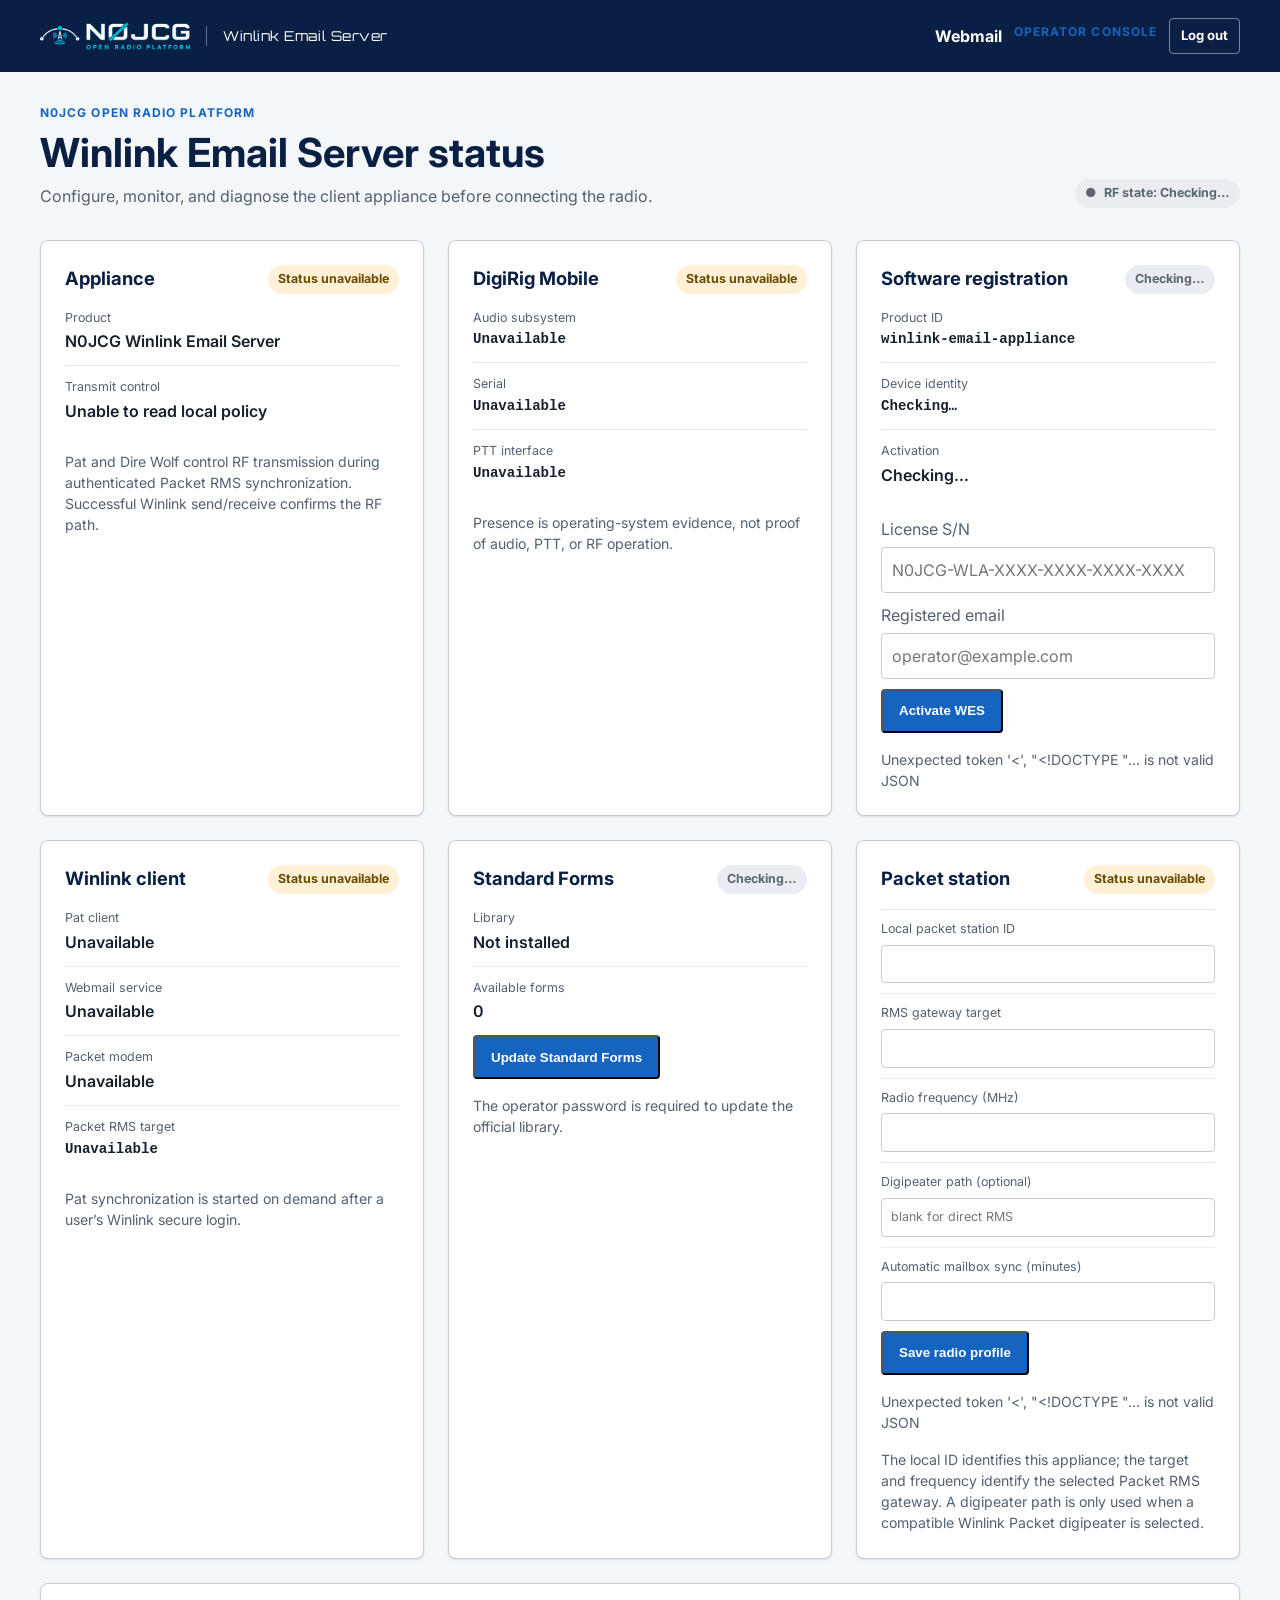
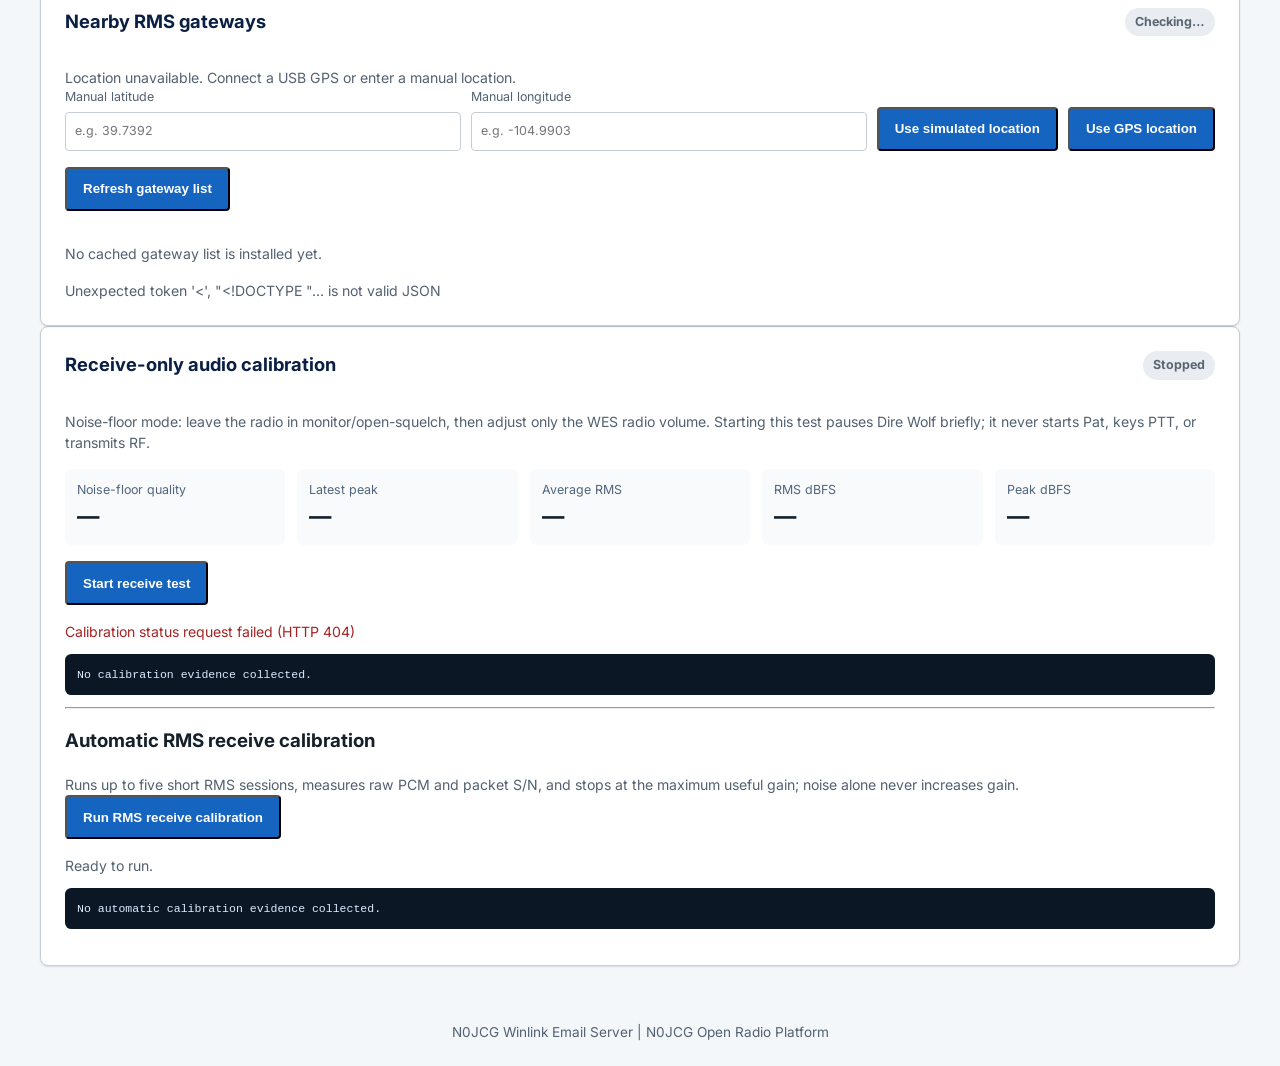
==== ui/index.html @ b02bd8a4 "Fix DigiRig detection and radio profile writes" ====
<!doctype html>
<html lang="en">
<head>
  <meta charset="utf-8">
  <meta name="viewport" content="width=device-width, initial-scale=1">
  <meta name="description" content="N0JCG Winlink Email Server operator console">
  <title>N0JCG Winlink Email Server | Operator console</title>
  <link rel="stylesheet" href="../branding/tokens.css">
  <link rel="stylesheet" href="styles.css">
</head>
<body>
  <header class="app-header">
    <div class="brand-lockup" aria-label="N0JCG Winlink Email Server">
      <img src="../assets/brand/N0JCG_Header_Dark_Approved.png" alt="N0JCG Open Radio Platform" class="brand-mark" width="210" height="40">
      <span class="product-name">Winlink Email Server</span>
    </div>
    <div class="header-context"><a class="header-link" href="../webmail/">Webmail</a><span class="eyebrow">Operator console</span><button class="header-button" id="logout-button" type="button">Log out</button></div>
  </header>
  <main class="shell">
    <section class="intro" aria-labelledby="page-title">
      <div><p class="eyebrow">N0JCG Open Radio Platform</p><h1 id="page-title">Winlink Email Server status</h1><p class="lede">Configure, monitor, and diagnose the client appliance before connecting the radio.</p></div>
      <div id="rf-state" class="status-badge status-unknown" role="status"><span aria-hidden="true">●</span> RF state: Checking…</div>
    </section>
    <section class="grid" aria-label="Client appliance status">
      <article class="card"><div class="card-heading"><h2>Appliance</h2><span id="appliance-status" class="status status-unknown">Checking…</span></div><dl class="facts"><div><dt>Product</dt><dd>N0JCG Winlink Email Server</dd></div><div><dt>Transmit control</dt><dd id="transmit-policy">Checking local policy…</dd></div></dl><p class="muted">Pat and Dire Wolf control RF transmission during authenticated Packet RMS synchronization. Successful Winlink send/receive confirms the RF path.</p></article>
      <article class="card"><div class="card-heading"><h2>DigiRig Mobile</h2><span id="digirig-status" class="status status-unknown">Checking…</span></div><dl class="facts"><div><dt>Audio subsystem</dt><dd id="digirig-audio" class="mono">Checking…</dd></div><div><dt>Serial</dt><dd id="digirig-serial" class="mono">Checking…</dd></div><div><dt>PTT interface</dt><dd id="digirig-ptt" class="mono">Checking…</dd></div></dl><p class="muted">Presence is operating-system evidence, not proof of audio, PTT, or RF operation.</p></article>
      <article class="card" id="registration-card"><div class="card-heading"><h2>Software registration</h2><span id="registration-status" class="status status-unknown">Checking…</span></div><dl class="facts"><div><dt>Product ID</dt><dd class="mono">winlink-email-appliance</dd></div><div><dt>Device identity</dt><dd id="registration-device-id" class="mono">Checking…</dd></div><div><dt>Activation</dt><dd id="registration-activation">Checking…</dd></div></dl><form id="registration-form" class="inline-form registration-form"><label>License S/N<input id="registration-key" name="license_serial" autocomplete="off" placeholder="N0JCG-WLA-XXXX-XXXX-XXXX-XXXX" required></label><label>Registered email<input id="registration-email" name="email" type="email" autocomplete="email" placeholder="operator@example.com" required></label><button class="button" type="submit">Activate WES</button></form><p id="registration-message" class="muted" role="status">Trial mode: one inbound message per login.</p></article>
      <article class="card"><div class="card-heading"><h2>Winlink client</h2><span id="winlink-status" class="status status-unknown">Checking…</span></div><dl class="facts"><div><dt>Pat client</dt><dd id="pat-state">Checking…</dd></div><div><dt>Webmail service</dt><dd id="webmail-state">Checking…</dd></div><div><dt>Packet modem</dt><dd id="direwolf-state">Checking…</dd></div><div><dt>Packet RMS target</dt><dd id="rms-target" class="mono">Checking…</dd></div></dl><p class="muted">Pat synchronization is started on demand after a user’s Winlink secure login.</p></article>
      <article class="card"><div class="card-heading"><h2>Standard Forms</h2><span id="forms-status" class="status status-unknown">Checking…</span></div><dl class="facts"><div><dt>Library</dt><dd id="forms-version">Not installed</dd></div><div><dt>Available forms</dt><dd id="forms-count">0</dd></div></dl><button class="button" id="forms-update" type="button">Update Standard Forms</button><p id="forms-message" class="muted" role="status">The operator password is required to update the official library.</p></article>
      <article class="card" id="packet-station-card" tabindex="-1"><div class="card-heading"><h2>Packet station</h2><span id="packet-status" class="status status-unknown">Checking…</span></div><form id="radio-profile-form" class="facts"><label>Local packet station ID<input id="packet-callsign" name="packet_callsign" pattern="[A-Za-z0-9-]{3,15}" required></label><label>RMS gateway target<input id="rms-target-input" name="rms_target" pattern="[A-Za-z0-9-]{3,15}" required></label><label>Radio frequency (MHz)<input id="packet-frequency" name="frequency" inputmode="decimal" pattern="[0-9]{2,3}(\.[0-9]{1,6})?" required></label><label>Digipeater path (optional)<input id="digipeater-path" name="digipeater_path" pattern="[A-Za-z0-9-]{3,15}(,[A-Za-z0-9-]{3,15})*" placeholder="blank for direct RMS"></label><label>Automatic mailbox sync (minutes)<input id="auto-sync-minutes" name="auto_sync_minutes" type="number" min="5" max="1440" step="1" required></label><button class="button" type="submit">Save radio profile</button><p id="radio-profile-message" class="muted" role="status"></p></form><p class="muted">The local ID identifies this appliance; the target and frequency identify the selected Packet RMS gateway. A digipeater path is only used when a compatible Winlink Packet digipeater is selected.</p></article>
      <article class="card gateway-card"><div class="card-heading"><h2>Nearby RMS gateways</h2><span id="gateway-status" class="status status-unknown">Checking…</span></div><p id="gateway-location" class="muted">Location unavailable. Connect a USB GPS or enter a manual location.</p><div class="gateway-location-form"><label><span id="latitude-label">Manual latitude</span><input id="sim-latitude" inputmode="decimal" placeholder="e.g. 39.7392"></label><label><span id="longitude-label">Manual longitude</span><input id="sim-longitude" inputmode="decimal" placeholder="e.g. -104.9903"></label><button class="button" id="save-location" type="button">Use simulated location</button><button class="button" id="use-gps" type="button">Use GPS location</button></div><div class="gateway-actions"><button class="button" id="refresh-gateways" type="button">Refresh gateway list</button><span id="gateway-cache-note" class="muted"></span></div><div id="gateway-list" class="gateway-list"><p class="muted">No cached gateway list is installed yet.</p></div><p id="gateway-message" class="muted" role="status">The list is cached on the appliance for field use.</p></article>
    </section>
    <section id="audio-calibration" class="card"><div class="card-heading"><h2>Receive-only audio calibration</h2><span id="calibration-status" class="status status-unknown">Stopped</span></div><p class="muted">Noise-floor mode: leave the radio in monitor/open-squelch, then adjust only the WES radio volume. Starting this test pauses Dire Wolf briefly; it never starts Pat, keys PTT, or transmits RF.</p><div class="calibration-metrics"><div><span>Noise-floor quality</span><strong id="calibration-quality">—</strong></div><div><span>Latest peak</span><strong id="calibration-level">—</strong></div><div><span>Average RMS</span><strong id="calibration-average">—</strong></div><div><span>RMS dBFS</span><strong id="calibration-rms">—</strong></div><div><span>Peak dBFS</span><strong id="calibration-peak">—</strong></div></div><button class="button" id="calibration-start" type="button">Start receive test</button> <button class="header-button" id="calibration-stop" type="button" disabled>Stop receive test</button><p id="calibration-guidance" class="muted">Start the test and adjust the radio volume until the noise floor says usable noise floor.</p><pre id="calibration-log" class="calibration-log">No calibration evidence collected.</pre><hr><h3>Automatic RMS receive calibration</h3><p class="muted">Runs up to ten short RMS sessions, displays every packet level and S/N result, and stops at the maximum useful gain; noise alone never increases gain.</p><button class="button" id="autogain-toggle" type="button">Run RMS receive calibration</button><p id="autogain-status" class="muted">Ready to run.</p><pre id="autogain-log" class="calibration-log">No automatic calibration evidence collected.</pre></section>
  </main>
  <footer class="footer">N0JCG Winlink Email Server <span aria-hidden="true">|</span> N0JCG Open Radio Platform</footer>
  <script>
    let calibrationTimer = null;
    let calibrationActive = false;
    function calibrationMessage(message, isError = false) {
      const element = document.getElementById('calibration-guidance');
      if (!element) return;
      element.textContent = message;
      element.classList.toggle('calibration-error', isError);
    }
    async function refreshAudioCalibration() {
      const response = await fetch('/api/v1/operator/audio-calibration', { cache: 'no-store', credentials: 'same-origin' });
      if (!response.ok) throw new Error(`Calibration status request failed (HTTP ${response.status})`);
      const data = await response.json(); const audio = data.audio || {};
      calibrationActive = Boolean(data.active);
      document.getElementById('calibration-status').textContent = calibrationActive ? 'Running · receive only' : 'Stopped';
      document.getElementById('calibration-level').textContent = audio.latest_level ?? '—';
      const quality = document.getElementById('calibration-quality');
      quality.textContent = audio.quality || '—';
      quality.className = audio.quality === 'too quiet' ? 'calibration-quality--quiet' : audio.quality === 'too hot / clipping' ? 'calibration-quality--hot' : audio.quality === 'usable noise floor' ? 'calibration-quality--usable' : '';
      document.getElementById('calibration-average').textContent = audio.average_level ?? '—';
      document.getElementById('calibration-rms').textContent = audio.rms_dbfs == null ? '—' : `${audio.rms_dbfs} dBFS`;
      document.getElementById('calibration-peak').textContent = audio.peak_dbfs == null ? '—' : `${audio.peak_dbfs} dBFS`;
      calibrationMessage(audio.guidance || 'Adjust the physical radio volume while watching the level.');
      document.getElementById('calibration-log').textContent = (data.recent_events || []).slice(-12).join('\n') || 'No calibration evidence collected.';
      const toggle = document.getElementById('calibration-start');
      toggle.disabled = false;
      toggle.textContent = calibrationActive ? 'Stop receive test' : 'Start receive test';
      document.getElementById('calibration-stop').hidden = true;
    }
    async function setAudioCalibration(enabled) {
      const response = await fetch('/api/v1/operator/audio-calibration', { method: 'POST', credentials: 'same-origin', headers: {'Content-Type': 'application/json'}, body: JSON.stringify({enabled}) });
      const contentType = response.headers.get('content-type') || '';
      const payload = contentType.includes('application/json') ? await response.json() : {};
      if (!response.ok) throw new Error(payload.error || `Calibration request failed (HTTP ${response.status})`);
      await refreshAudioCalibration();
      calibrationMessage(enabled ? 'Receive test running. Adjust the radio volume while watching the level.' : 'Receive test stopped.');
      if (enabled && !calibrationTimer) calibrationTimer = window.setInterval(() => refreshAudioCalibration().catch(() => {}), 400);
      if (!enabled && calibrationTimer) { window.clearInterval(calibrationTimer); calibrationTimer = null; }
    }
    document.getElementById('calibration-start').addEventListener('click', async (event) => {
      event.currentTarget.disabled = true;
      try { await setAudioCalibration(!calibrationActive); } catch (error) { event.currentTarget.disabled = false; calibrationMessage(error.message, true); }
    });
    document.getElementById('calibration-stop').addEventListener('click', async (event) => {
      event.currentTarget.disabled = true;
      try { await setAudioCalibration(false); } catch (error) { event.currentTarget.disabled = false; calibrationMessage(error.message, true); }
    });
    refreshAudioCalibration().catch((error) => calibrationMessage(error.message, true));
    let autogainActive = false;
    async function refreshAutogain() {
      const response = await fetch('/api/v1/operator/audio-autogain', { cache: 'no-store', credentials: 'same-origin' });
      if (!response.ok) throw new Error(`Automatic calibration status failed (HTTP ${response.status})`);
      const data = await response.json();
      // POST responses wrap the state in `autogain`; GET status responses
      // return the state directly. Accept both so polling cannot erase the
      // running or final result.
      const state = data.autogain || data || {};
      autogainActive = Boolean(state.active);
      document.getElementById('autogain-toggle').textContent = autogainActive ? 'Stop RMS receive calibration' : 'Run RMS receive calibration';
      // An idle controller is ready to run; do not expose the old "Not armed"
      // wording, which made a working button look inert after polling refreshed
      // the initial status text.
      const gain = Number.isFinite(state.gain) ? ` DigiRig gain: ${state.gain}/35.` : '';
      const output = Array.isArray(state.output) ? state.output : [];
      const log = document.getElementById('autogain-log');
      if (log) log.textContent = output.length ? output.join('\n') : 'No automatic calibration evidence collected.';
      document.getElementById('autogain-status').textContent = state.active
        ? `${state.message || 'Waiting for RMS test…'}${gain}`
        : (state.gain == null ? 'Ready to run.' : `${state.message || state.last_attempt || 'Calibration finished.'} Final DigiRig gain: ${state.gain}/35.`);
    }
    document.getElementById('autogain-toggle').textContent = 'Run RMS receive calibration';
    document.getElementById('autogain-status').textContent = 'Ready to run.';
    const autoHeading = [...document.querySelectorAll('#audio-calibration h3')].find((node) => node.textContent.includes('Automatic RMS'));
    if (autoHeading && autoHeading.nextElementSibling) autoHeading.nextElementSibling.textContent = 'Runs up to five short RMS sessions, measures raw PCM and packet S/N, and stops at the maximum useful gain; noise alone never increases gain.';
    async function setAutogain(enabled) {
      const response = await fetch('/api/v1/operator/audio-autogain', { method: 'POST', credentials: 'same-origin', headers: {'Content-Type': 'application/json'}, body: JSON.stringify({enabled}) });
      const contentType = response.headers.get('content-type') || '';
      const payload = contentType.includes('application/json') ? await response.json() : {};
      if (!response.ok) throw new Error(payload.error || `Automatic calibration request failed (HTTP ${response.status})`);
      await refreshAutogain();
    }
    document.getElementById('autogain-toggle').onclick = async (event) => {
      event.preventDefault();
      const button = event.currentTarget;
      const enabling = !autogainActive;
      button.disabled = true;
      button.textContent = enabling ? 'Starting RMS calibration…' : 'Stopping RMS calibration…';
      document.getElementById('autogain-status').textContent = enabling ? 'Calibration command sent; starting the first RMS session…' : 'Stopping calibration…';
      try {
        await setAutogain(enabling);
        document.getElementById('autogain-status').textContent = enabling ? 'RMS calibration is running.' : 'Ready to run.';
      } catch (error) {
        document.getElementById('autogain-status').textContent = `Calibration command failed: ${error.message}`;
      } finally {
        button.disabled = false;
      }
    };
    refreshAutogain().catch(() => {});
    window.setInterval(() => refreshAutogain().catch(() => {}), 1000);
    document.getElementById('logout-button').addEventListener('click', async (event) => {
      const button = event.currentTarget;
      button.disabled = true;
      try { await fetch('../api/v1/auth/logout', { method: 'POST' }); } finally { window.location.reload(); }
    });
    const diagnosticStatus = document.getElementById('diagnostic-status');
    const diagnosticList = document.getElementById('diagnostic-list');
    const diagnosticObserved = document.getElementById('diagnostic-observed');
    const present = (value) => value ? 'present' : 'not detected';
    function setStatus(id, text, className) {
      const element = document.getElementById(id);
      if (!element) return;
      element.textContent = text;
      element.className = `status ${className}`;
    }
    function updateFormsCard(forms) {
      const details = forms || {};
      const formsStatus = document.getElementById('forms-status');
      formsStatus.textContent = details.available ? 'Installed' : 'Not installed';
      formsStatus.className = details.available ? 'status status-ready' : 'status status-unavailable';
      document.getElementById('forms-version').textContent = details.version || 'Not installed';
      document.getElementById('forms-count').textContent = String(details.count || 0);
    }
    async function refreshDiagnostics() {
      if (diagnosticStatus) diagnosticStatus.textContent = 'Checking…';
      const diagnosticsController = new AbortController();
      const diagnosticsTimeout = window.setTimeout(() => diagnosticsController.abort(), 8000);
      try {
        const response = await fetch('../api/v1/operator/diagnostics', { cache: 'no-store', signal: diagnosticsController.signal });
        if (!response.ok) throw new Error('diagnostics unavailable');
        const data = await response.json();
      const devices = data.devices || {};
      const services = data.services || {};
      const forms = data.standard_forms || {};
      const packet = data.packet || {};
      const rmsGateways = data.rms_gateways || {};
      const audioPresent = Boolean(devices.audio && devices.audio.present);
      const serialPresent = Boolean(devices.serial && devices.serial.present);
      const pttPresent = Boolean(devices.ptt && devices.ptt.present);
      const radioInterfacePresent = audioPresent && serialPresent && pttPresent;
      const direwolfInstalled = Boolean(data.binaries && data.binaries.direwolf);
      const patInstalled = Boolean(data.binaries && data.binaries.pat);
      const webmailActive = services.webmail === 'active';
      setStatus('appliance-status', 'Staged / receive-first', 'status-detected');
      document.getElementById('transmit-policy').textContent = 'Controlled by Packet RMS session';
      setStatus('digirig-status', radioInterfacePresent ? 'Interface detected' : 'Interface incomplete', radioInterfacePresent ? 'status-detected' : 'status-unavailable');
      document.getElementById('digirig-audio').textContent = audioPresent ? 'Audio subsystem present' : 'Not detected';
      document.getElementById('digirig-serial').textContent = serialPresent ? (devices.serial.path || 'Serial interface present') : 'Not detected';
      document.getElementById('digirig-ptt').textContent = pttPresent ? (devices.ptt.path || 'PTT interface present') : 'Not detected';
      setStatus('winlink-status', patInstalled && webmailActive ? 'Ready for login' : 'Needs attention', patInstalled && webmailActive ? 'status-ready' : 'status-unavailable');
      document.getElementById('pat-state').textContent = patInstalled ? 'Installed; started on demand' : 'Not installed';
      document.getElementById('webmail-state').textContent = webmailActive ? 'Active' : `Service ${services.webmail || 'unknown'}`;
      document.getElementById('direwolf-state').textContent = direwolfInstalled ? (services.direwolf === 'active' ? 'Active' : 'Installed; inactive until radio setup') : 'Not installed';
      document.getElementById('rms-target').textContent = packet.rms_target ? `${packet.rms_target} @ ${packet.frequency_mhz || 'frequency not set'} MHz` : 'Not configured';
      setStatus('packet-status', packet.local_id && packet.frequency_mhz ? 'Configured' : 'Incomplete', packet.local_id && packet.frequency_mhz ? 'status-ready' : 'status-unavailable');
      const rfState = document.getElementById('rf-state');
      rfState.textContent = radioInterfacePresent ? `● RF state: ${services.direwolf === 'active' ? 'Packet modem active; RF unverified' : 'Radio interface detected; RF unverified'}` : '● RF state: Radio interface not detected';
      rfState.className = `status-badge ${radioInterfacePresent ? 'status-detected' : 'status-unavailable'}`;
      updateFormsCard(forms);
      updateGatewaySummary(rmsGateways);
      const sessionEvidence = radioInterfacePresent ? `Interface present; target ${packet.rms_target || 'not configured'}; Packet RMS transmit/receive is managed per synchronization.` : 'Unavailable until the radio interface is detected.';
      if (diagnosticList) diagnosticList.innerHTML = `<li><span class="check-icon">1</span><span><strong>Device discovery</strong><small>Audio: ${present(devices.audio && devices.audio.present)}; serial: ${present(devices.serial && devices.serial.present)}; PTT: ${present(devices.ptt && devices.ptt.present)}.</small></span></li><li><span class="check-icon">2</span><span><strong>Packet modem</strong><small>Dire Wolf binary: ${direwolfInstalled ? 'installed' : 'not installed'}; service: ${services.direwolf || 'unknown'}.</small></span></li><li><span class="check-icon">3</span><span><strong>Winlink client</strong><small>Pat binary: ${patInstalled ? 'installed' : 'not installed'}; Webmail service: ${services.webmail || 'unknown'}; login transport is on demand.</small></span></li><li><span class="check-icon">4</span><span><strong>Radio and Packet RMS session</strong><small>${sessionEvidence}</small></span></li>`;
      if (diagnosticStatus) { diagnosticStatus.textContent = 'Live evidence'; diagnosticStatus.className = 'status status-detected'; }
      if (diagnosticObserved) diagnosticObserved.textContent = `Observed ${data.observed_at || 'unknown'} from ${data.source || 'local probe'}.`;
      } catch (_) {
        setStatus('appliance-status', 'Status unavailable', 'status-unavailable');
        const transmitPolicy = document.getElementById('transmit-policy');
        if (transmitPolicy) transmitPolicy.textContent = 'Unable to read local policy';
        setStatus('digirig-status', 'Status unavailable', 'status-unavailable');
        ['digirig-audio', 'digirig-serial', 'digirig-ptt', 'pat-state', 'webmail-state', 'direwolf-state', 'rms-target'].forEach((id) => {
          const element = document.getElementById(id);
          if (element) element.textContent = 'Unavailable';
        });
        setStatus('winlink-status', 'Status unavailable', 'status-unavailable');
        setStatus('packet-status', 'Status unavailable', 'status-unavailable');
        if (diagnosticStatus) { diagnosticStatus.textContent = 'Unavailable'; diagnosticStatus.className = 'status status-unavailable'; }
      } finally { window.clearTimeout(diagnosticsTimeout); }
    }
    document.getElementById('diagnostic-refresh')?.addEventListener('click', refreshDiagnostics);
    document.getElementById('forms-update').addEventListener('click', async (event) => {
      const button = event.currentTarget;
      const message = document.getElementById('forms-message');
      button.disabled = true;
      message.textContent = 'Downloading the official Standard Forms library…';
      try {
        const response = await fetch('../api/v1/operator/templates/update', { method: 'POST' });
        const data = await response.json().catch(() => ({}));
        if (!response.ok) throw new Error(data.error || 'Standard Forms update failed.');
        message.textContent = `Updated to version ${data.version}. Webmail users can now open Templates.`;
        updateFormsCard({ available: true, version: data.version, count: data.count });
        await refreshDiagnostics();
      } catch (error) { message.textContent = error.message; }
      finally { button.disabled = false; }
    });
    const radioForm = document.getElementById('radio-profile-form');
    const registrationForm = document.getElementById('registration-form');
    async function loadRegistration() {
      try {
        const response = await fetch('../api/v1/operator/registration', { cache: 'no-store' });
        const data = await response.json(); if (!response.ok) throw new Error(data.error || 'Registration status unavailable.');
        const registration = data.registration || {};
        document.getElementById('registration-device-id').textContent = data.device_id || 'Unavailable';
        const registered = registration.mode === 'registered';
        document.getElementById('registration-status').textContent = registered ? 'Registered' : 'Trial';
        document.getElementById('registration-status').className = `status ${registered ? 'status-ready' : 'status-unavailable'}`;
        document.getElementById('registration-activation').textContent = registered ? 'Unlimited message downloads' : 'Trial: one message per login';
        document.getElementById('registration-message').textContent = registered ? `License ${registration.license_id || 'installed'} is active.` : 'Trial mode limits inbound downloads to one message per login.';
      } catch (error) { document.getElementById('registration-message').textContent = error.message; }
    }
    async function loadRadioProfile() {
      try {
        const response = await fetch('../api/v1/operator/radio-profile', { cache: 'no-store' });
        const data = await response.json();
        if (!response.ok) throw new Error(data.error || 'Radio profile unavailable.');
        document.getElementById('packet-callsign').value = data.profile.N0JCG_PACKET_CALLSIGN || '';
        document.getElementById('rms-target-input').value = data.profile.N0JCG_RMS_TARGET || '';
        document.getElementById('packet-frequency').value = data.profile.N0JCG_PACKET_FREQUENCY || '';
        document.getElementById('auto-sync-minutes').value = data.profile.N0JCG_AUTO_SYNC_MINUTES || '30';
        document.getElementById('digipeater-path').value = data.profile.N0JCG_DIGIPEATER_PATH || '';
      } catch (error) { document.getElementById('radio-profile-message').textContent = error.message; }
    }

    function formatGatewayDate(value) {
      if (!value) return 'unknown';
      return new Date(Number(value) * 1000).toLocaleString();
    }
    function updateGatewaySummary(summary) {
      const location = summary.location || {};
      const sourceLabel = location.source === 'gps' ? 'GPS fix' : location.source === 'simulated' ? 'Simulated' : 'Manual';
      document.getElementById('latitude-label').textContent = `${sourceLabel} latitude`;
      document.getElementById('longitude-label').textContent = `${sourceLabel} longitude`;
      document.getElementById('gateway-status').textContent = summary.installed ? `${summary.count || 0} cached channels` : 'Not cached';
      document.getElementById('gateway-status').className = `status ${summary.installed ? 'status-ready' : 'status-unavailable'}`;
      if (location.latitude != null && location.longitude != null) {
        document.getElementById('gateway-location').textContent = `${sourceLabel}: ${Number(location.latitude).toFixed(5)}, ${Number(location.longitude).toFixed(5)}`;
        document.getElementById('sim-latitude').value = location.latitude;
        document.getElementById('sim-longitude').value = location.longitude;
      } else document.getElementById('gateway-location').textContent = location.message || 'Location unavailable. Connect a USB GPS or enter a manual location.';
      document.getElementById('gateway-cache-note').textContent = summary.updated_at ? `Cached ${formatGatewayDate(summary.updated_at)}` : '';
    }
    async function loadGateways() {
      try {
        const response = await fetch('../api/v1/operator/rms-gateways', { cache: 'no-store' });
        const data = await response.json();
        if (!response.ok) throw new Error(data.error || 'Gateway list unavailable.');
        updateGatewaySummary({ installed: Boolean(data.count), count: data.count, updated_at: data.updated_at, location: data.location });
        const list = document.getElementById('gateway-list');
        if (!data.gateways.length) { list.innerHTML = '<p class="muted">No nearby Packet gateways match the current location. Refresh the cache while online or adjust the simulated coordinates.</p>'; return; }
        list.innerHTML = data.gateways.map((gateway) => `<div class="gateway-row ${gateway.type === 'DIGI' ? 'gateway-row-digi' : ''}" tabindex="0" title="Double-click to populate the Packet station profile"><div><strong>${gateway.type === 'DIGI' ? 'DIGI · ' : ''}${gateway.callsign}</strong><small>${Number(gateway.frequency_mhz).toFixed(3)} MHz · ${gateway.mode}${gateway.baud ? ` · ${gateway.baud} baud` : ''}</small></div><div class="gateway-distance">${gateway.distance_miles} mi · ${gateway.bearing_degrees}°</div><button class="header-button choose-gateway" data-type="${gateway.type || 'RMS'}" data-callsign="${gateway.callsign}" data-frequency="${gateway.frequency_mhz.toFixed(3)}" data-path="${gateway.digipeater || ''}" data-target="${gateway.rms_target || gateway.callsign}" type="button">Use</button></div>`).join('');
        const selectGateway = (button) => { const isDigi = button.dataset.type === 'DIGI'; if (isDigi && !window.confirm(`Use ${button.dataset.callsign} as a Packet digipeater to reach ${button.dataset.target}? This can be slower than a direct RMS connection.`)) return; document.getElementById('rms-target-input').value = button.dataset.target; document.getElementById('packet-frequency').value = button.dataset.frequency; document.getElementById('digipeater-path').value = isDigi ? (button.dataset.path || button.dataset.callsign) : ''; document.getElementById('radio-profile-message').textContent = isDigi ? `Selected digipeater ${button.dataset.callsign} via ${button.dataset.target}. Save radio profile to apply it.` : `Selected ${button.dataset.target} at ${button.dataset.frequency} MHz. Save radio profile to apply it.`; const panel = document.getElementById('packet-station-card'); panel.scrollIntoView({ behavior: 'smooth', block: 'center' }); document.getElementById('rms-target-input').focus(); };
        list.querySelectorAll('.gateway-row').forEach((row) => row.addEventListener('dblclick', () => selectGateway(row.querySelector('.choose-gateway'))));
        list.querySelectorAll('.choose-gateway').forEach((button) => button.addEventListener('click', () => selectGateway(button)));
      } catch (error) { document.getElementById('gateway-message').textContent = error.message; }
    }
    document.getElementById('save-location').addEventListener('click', async () => {
      const message = document.getElementById('gateway-message');
      try {
        const response = await fetch('../api/v1/operator/location', { method: 'POST', headers: {'Content-Type': 'application/json'}, body: JSON.stringify({ latitude: document.getElementById('sim-latitude').value, longitude: document.getElementById('sim-longitude').value, enabled: true }) });
        const data = await response.json(); if (!response.ok) throw new Error(data.error || 'Location could not be saved.');
        message.textContent = 'Simulated location saved.'; updateGatewaySummary({location: data.location}); await loadGateways();
      } catch (error) { message.textContent = error.message; }
    });
    document.getElementById('use-gps').addEventListener('click', async () => {
      const message = document.getElementById('gateway-message');
      try { const response = await fetch('../api/v1/operator/location', { method: 'POST', headers: {'Content-Type': 'application/json'}, body: JSON.stringify({ enabled: false }) }); const data = await response.json(); if (!response.ok) throw new Error(data.error || 'GPS mode could not be selected.'); message.textContent = 'GPS mode selected; a fix will be used when the receiver is connected.'; updateGatewaySummary({location: data.location}); await loadGateways(); } catch (error) { message.textContent = error.message; }
    });
    document.getElementById('refresh-gateways').addEventListener('click', async (event) => {
      const button = event.currentTarget; const message = document.getElementById('gateway-message'); button.disabled = true; message.textContent = 'Downloading the official Winlink Packet gateway list…';
      try { const response = await fetch('../api/v1/operator/rms-gateways/refresh', { method: 'POST' }); const data = await response.json(); if (!response.ok) throw new Error(data.error || 'Gateway list update failed.'); message.textContent = `Cached ${data.count} Packet gateway channels for field use.`; await loadGateways(); } catch (error) { message.textContent = error.message; } finally { button.disabled = false; }
    });
    radioForm.addEventListener('submit', async (event) => {
      event.preventDefault();
      const message = document.getElementById('radio-profile-message');
      const data = Object.fromEntries(new FormData(radioForm));
      message.textContent = 'Applying the packet station profile…';
      try {
        const response = await fetch('../api/v1/operator/radio-profile', { method: 'POST', headers: { 'Content-Type': 'application/json' }, body: JSON.stringify(data) });
        const body = await response.json().catch(() => ({}));
        if (!response.ok) throw new Error(body.error || 'Radio profile could not be saved.');
        message.textContent = `Saved ${body.profile.N0JCG_PACKET_CALLSIGN} at ${body.profile.N0JCG_PACKET_FREQUENCY} MHz; automatic sync every ${body.profile.N0JCG_AUTO_SYNC_MINUTES} minutes.`;
        await refreshDiagnostics();
      } catch (error) { message.textContent = error.message; }
    });
    registrationForm.addEventListener('submit', async (event) => {
      event.preventDefault();
      const message = document.getElementById('registration-message');
      const button = registrationForm.querySelector('button'); button.disabled = true; message.textContent = 'Validating registration key…';
      try {
        const values = Object.fromEntries(new FormData(registrationForm));
        const response = await fetch('../api/v1/operator/registration', { method: 'POST', headers: { 'Content-Type': 'application/json' }, body: JSON.stringify(values) });
        const body = await response.json().catch(() => ({})); if (!response.ok) throw new Error(body.error || 'Registration could not be completed.');
        registrationForm.reset(); message.textContent = 'WES is registered. Unlimited inbound message downloads are now enabled.'; await loadRegistration();
      } catch (error) { message.textContent = error.message; } finally { button.disabled = false; }
    });
    loadRegistration();
    loadRadioProfile();
    loadGateways();
    refreshDiagnostics();
    window.setInterval(refreshDiagnostics, 30000);
  </script>
</body>
</html>
---- branding/tokens.css ----
/* N0JCG Open Radio Platform design tokens v1.0. */
:root {
  color-scheme: light;
  --n0-color-navy: #0a1f44;
  --n0-color-blue: #1565c0;
  --n0-color-cyan: #00b8d9;
  --n0-color-slate: #2b3440;
  --n0-color-mist: #f4f7fa;
  --n0-color-white: #ffffff;
  --n0-color-text: #15202b;
  --n0-color-text-muted: #536171;
  --n0-color-border: #c7cdd4;
  --n0-color-success: #168a4a;
  --n0-color-warning: #b25e00;
  --n0-color-danger: #c62828;
  --n0-color-info: #6d45b8;
  --n0-font-display: "Orbitron", "Inter", Arial, sans-serif;
  --n0-font-body: "Inter", "Segoe UI", Arial, sans-serif;
  --n0-font-mono: "JetBrains Mono", Consolas, monospace;
  --n0-space-1: 0.25rem;
  --n0-space-2: 0.5rem;
  --n0-space-3: 0.75rem;
  --n0-space-4: 1rem;
  --n0-space-6: 1.5rem;
  --n0-space-8: 2rem;
  --n0-radius-sm: 0.25rem;
  --n0-radius-md: 0.5rem;
  --n0-radius-pill: 999px;
  --n0-shadow-sm: 0 1px 2px rgb(10 31 68 / 12%);
  --n0-focus-ring: 0 0 0 3px rgb(0 184 217 / 45%);
}
---- ui/styles.css ----
@import url("https://fonts.googleapis.com/css2?family=Inter:wght@400;500;600;700&family=Orbitron:wght@600;700&display=swap");
* { box-sizing: border-box; }
body { margin: 0; color: var(--n0-color-text); background: var(--n0-color-mist); font-family: var(--n0-font-body); line-height: 1.5; }
.app-header { min-height: 72px; padding: var(--n0-space-4) max(24px, calc((100vw - 1200px) / 2)); display: flex; align-items: center; justify-content: space-between; gap: var(--n0-space-4); color: var(--n0-color-white); background: var(--n0-color-navy); }
.brand-lockup { display: flex; align-items: center; gap: var(--n0-space-4); } .brand-mark { width: 150px; max-height: 34px; object-fit: contain; object-position: left center; } .product-name { padding-left: var(--n0-space-4); border-left: 1px solid rgb(255 255 255 / 35%); font-family: var(--n0-font-display); font-size: 0.85rem; letter-spacing: 0.04em; }
.header-context { display: flex; align-items: center; gap: var(--n0-space-3); color: #d9e5f4; } .header-link { color: var(--n0-color-white); font-weight: 700; text-decoration: none; } .header-link:hover { color: var(--n0-color-cyan); } .header-link:focus-visible { outline: 0; box-shadow: var(--n0-focus-ring); } .header-button { border: 1px solid rgb(255 255 255 / 45%); border-radius: var(--n0-radius-sm); padding: 7px 11px; color: var(--n0-color-white); background: transparent; font: inherit; font-size: .82rem; font-weight: 700; cursor: pointer; } .header-button:hover { color: var(--n0-color-navy); background: var(--n0-color-white); } .header-button:focus-visible { outline: 0; box-shadow: var(--n0-focus-ring); } .shell { width: min(1200px, calc(100% - 32px)); margin: 0 auto; padding: var(--n0-space-8) 0; }
.diagnostic-refresh { color: var(--n0-color-navy); border-color: var(--n0-color-border); background: var(--n0-color-white); } .diagnostic-refresh:hover { color: var(--n0-color-white); background: var(--n0-color-blue); }
.intro { display: flex; justify-content: space-between; align-items: end; gap: var(--n0-space-6); margin-bottom: var(--n0-space-8); } .eyebrow { margin: 0 0 var(--n0-space-2); color: var(--n0-color-blue); font-size: 0.75rem; font-weight: 700; letter-spacing: 0.09em; text-transform: uppercase; }
h1, h2, p { margin-top: 0; } h1 { margin-bottom: var(--n0-space-2); color: var(--n0-color-navy); font-size: clamp(1.75rem, 4vw, 2.5rem); line-height: 1.15; } h2 { margin-bottom: var(--n0-space-4); color: var(--n0-color-navy); font-size: 1.15rem; } .lede { max-width: 680px; margin-bottom: 0; color: var(--n0-color-text-muted); } .mono { font-family: var(--n0-font-mono); font-size: 0.88em; }
.status-badge, .status { display: inline-flex; align-items: center; gap: var(--n0-space-2); border-radius: var(--n0-radius-pill); padding: 5px 10px; font-size: 0.78rem; font-weight: 700; white-space: nowrap; } .status-unknown { color: #5c6672; background: #e9edf2; } .status-ready { color: #11683a; background: #dff3e8; } .status-detected { color: #064f61; background: #d8f6fb; } .status-unavailable { color: #6b4b00; background: #fff0d6; }
.grid { display: grid; grid-template-columns: repeat(3, minmax(0, 1fr)); gap: var(--n0-space-6); } .card { padding: var(--n0-space-6); background: var(--n0-color-white); border: 1px solid var(--n0-color-border); border-radius: var(--n0-radius-md); box-shadow: var(--n0-shadow-sm); } .card-heading { display: flex; align-items: start; justify-content: space-between; gap: var(--n0-space-3); }
.facts { margin: 0; } .facts div { padding: var(--n0-space-3) 0; border-top: 1px solid #e9edf2; } .facts div:first-child { border-top: 0; padding-top: 0; } dt { color: var(--n0-color-text-muted); font-size: 0.78rem; } dd { margin: 2px 0 0; font-weight: 600; overflow-wrap: anywhere; } .muted { margin: var(--n0-space-4) 0 0; color: var(--n0-color-text-muted); font-size: 0.88rem; }
.next-step { display: flex; align-items: center; justify-content: space-between; gap: var(--n0-space-6); margin-top: var(--n0-space-6); border-left: 4px solid var(--n0-color-cyan); } .next-step p:last-child { margin-bottom: 0; color: var(--n0-color-text-muted); } .button { display: inline-flex; min-height: 44px; align-items: center; justify-content: center; padding: 0 var(--n0-space-4); color: var(--n0-color-white); background: var(--n0-color-blue); border-radius: var(--n0-radius-sm); font-weight: 700; text-decoration: none; } .button:hover { background: var(--n0-color-navy); } .button:focus-visible { outline: 0; box-shadow: var(--n0-focus-ring); }
#diagnostics { margin-top: var(--n0-space-6); } .checklist { display: grid; gap: var(--n0-space-4); margin: 0; padding: 0; list-style: none; } .checklist li { display: flex; align-items: start; gap: var(--n0-space-3); } .check-icon { display: grid; width: 28px; height: 28px; flex: 0 0 28px; place-items: center; color: var(--n0-color-blue); border: 1px solid var(--n0-color-blue); border-radius: 50%; font-family: var(--n0-font-mono); font-size: 0.8rem; } .checklist strong, .checklist small { display: block; } .checklist small { color: var(--n0-color-text-muted); } .footer { padding: var(--n0-space-6); color: var(--n0-color-text-muted); text-align: center; font-size: 0.85rem; }
@media (max-width: 800px) { .grid { grid-template-columns: 1fr; } .intro, .next-step { align-items: start; flex-direction: column; } .header-context { display: none; } } @media (prefers-reduced-motion: reduce) { * { scroll-behavior: auto !important; transition: none !important; } }
@media (max-width: 800px) {
  .app-header { min-height: 64px; padding: 12px 16px; flex-wrap: wrap; }
  .brand-lockup { gap: 10px; min-width: 0; }
  .brand-mark { width: 132px; }
  .product-name { padding-left: 10px; font-size: .76rem; }
  .header-context { display: flex; flex-wrap: wrap; gap: 8px; }
  .shell { width: min(100% - 24px, 1200px); padding: 24px 0; }
  .card { padding: 18px; }
}
@media (max-width: 480px) {
  .app-header { align-items: flex-start; }
  .brand-mark { width: 112px; }
  .product-name { font-size: .68rem; letter-spacing: 0; }
  .header-context .mono { display: none; }
  h1 { font-size: 1.75rem; }
  .intro { gap: 12px; margin-bottom: 24px; }
}
@media (prefers-reduced-motion: reduce) { * { scroll-behavior: auto !important; transition: none !important; } }
.facts label { display: grid; gap: 6px; padding: 10px 0; border-top: 1px solid #e9edf2; color: var(--n0-color-text-muted); font-size: .78rem; }
.facts label input { width: 100%; box-sizing: border-box; padding: 9px; border: 1px solid var(--n0-color-border); border-radius: var(--n0-radius-sm); font: inherit; color: var(--n0-color-text); }
.gateway-card { grid-column: 1 / -1; }
.gateway-location-form { display: grid; grid-template-columns: 1fr 1fr auto auto; gap: 10px; align-items: end; }
.trial-notice { display: inline-block; margin: 10px 0 0; padding: 8px 14px; border-radius: 999px; color: #7a4300; background: #fff0d2; font-weight: 700; }
.inline-form { display: grid; grid-template-columns: 1fr 1fr auto; gap: 12px; align-items: end; margin-top: 18px; }
.inline-form label { display: grid; gap: 6px; color: var(--n0-color-text-muted); }
.inline-form input { width: 100%; padding: 10px; border: 1px solid var(--n0-color-border); border-radius: var(--n0-radius-sm); font: inherit; }
.registration-form { grid-template-columns: 1fr; gap: 10px; }
.registration-form label, .registration-form input { width: 100%; box-sizing: border-box; }
.registration-form .button { justify-self: start; }
@media (max-width: 600px) { .inline-form { grid-template-columns: 1fr; } }
.gateway-location-form label { display: grid; gap: 5px; color: var(--n0-color-text-muted); font-size: .78rem; }
.gateway-location-form input { width: 100%; padding: 9px; border: 1px solid var(--n0-color-border); border-radius: var(--n0-radius-sm); font: inherit; }
.gateway-actions { display: flex; align-items: center; gap: 12px; margin-top: 16px; }
.gateway-list { display: grid; gap: 8px; max-height: 330px; margin-top: 16px; padding-right: 6px; overflow-y: auto; }
.gateway-row { display: grid; grid-template-columns: 1fr auto auto; align-items: center; gap: 14px; padding: 12px; border: 1px solid var(--n0-color-border); border-left: 4px solid var(--n0-color-cyan); border-radius: var(--n0-radius-sm); }
.gateway-row:focus-visible { outline: 0; box-shadow: var(--n0-focus-ring); }
.gateway-row strong, .gateway-row small { display: block; }
.gateway-row small { color: var(--n0-color-text-muted); }
.gateway-distance { color: var(--n0-color-text-muted); white-space: nowrap; font-size: .88rem; }
@media (max-width: 800px) { .gateway-location-form { grid-template-columns: 1fr 1fr; } .gateway-row { grid-template-columns: 1fr auto; } .gateway-row .choose-gateway { grid-column: 1 / -1; } }
.calibration-metrics{display:grid;grid-template-columns:repeat(auto-fit,minmax(9rem,1fr));gap:.75rem;margin:1rem 0}.calibration-metrics div{padding:.75rem;background:#f8fafc;border-radius:.4rem}.calibration-metrics span{display:block;font-size:.78rem;color:#52657d}.calibration-metrics strong{font-size:1.4rem}.calibration-quality--quiet{color:#a56a00}.calibration-quality--usable{color:#11683a}.calibration-quality--hot{color:#a52323}.calibration-log{max-height:12rem;overflow:auto;padding:.75rem;background:#0b1724;color:#dcecff;border-radius:.4rem;font-size:.72rem;white-space:pre-wrap}
.calibration-error{color:#a52323}
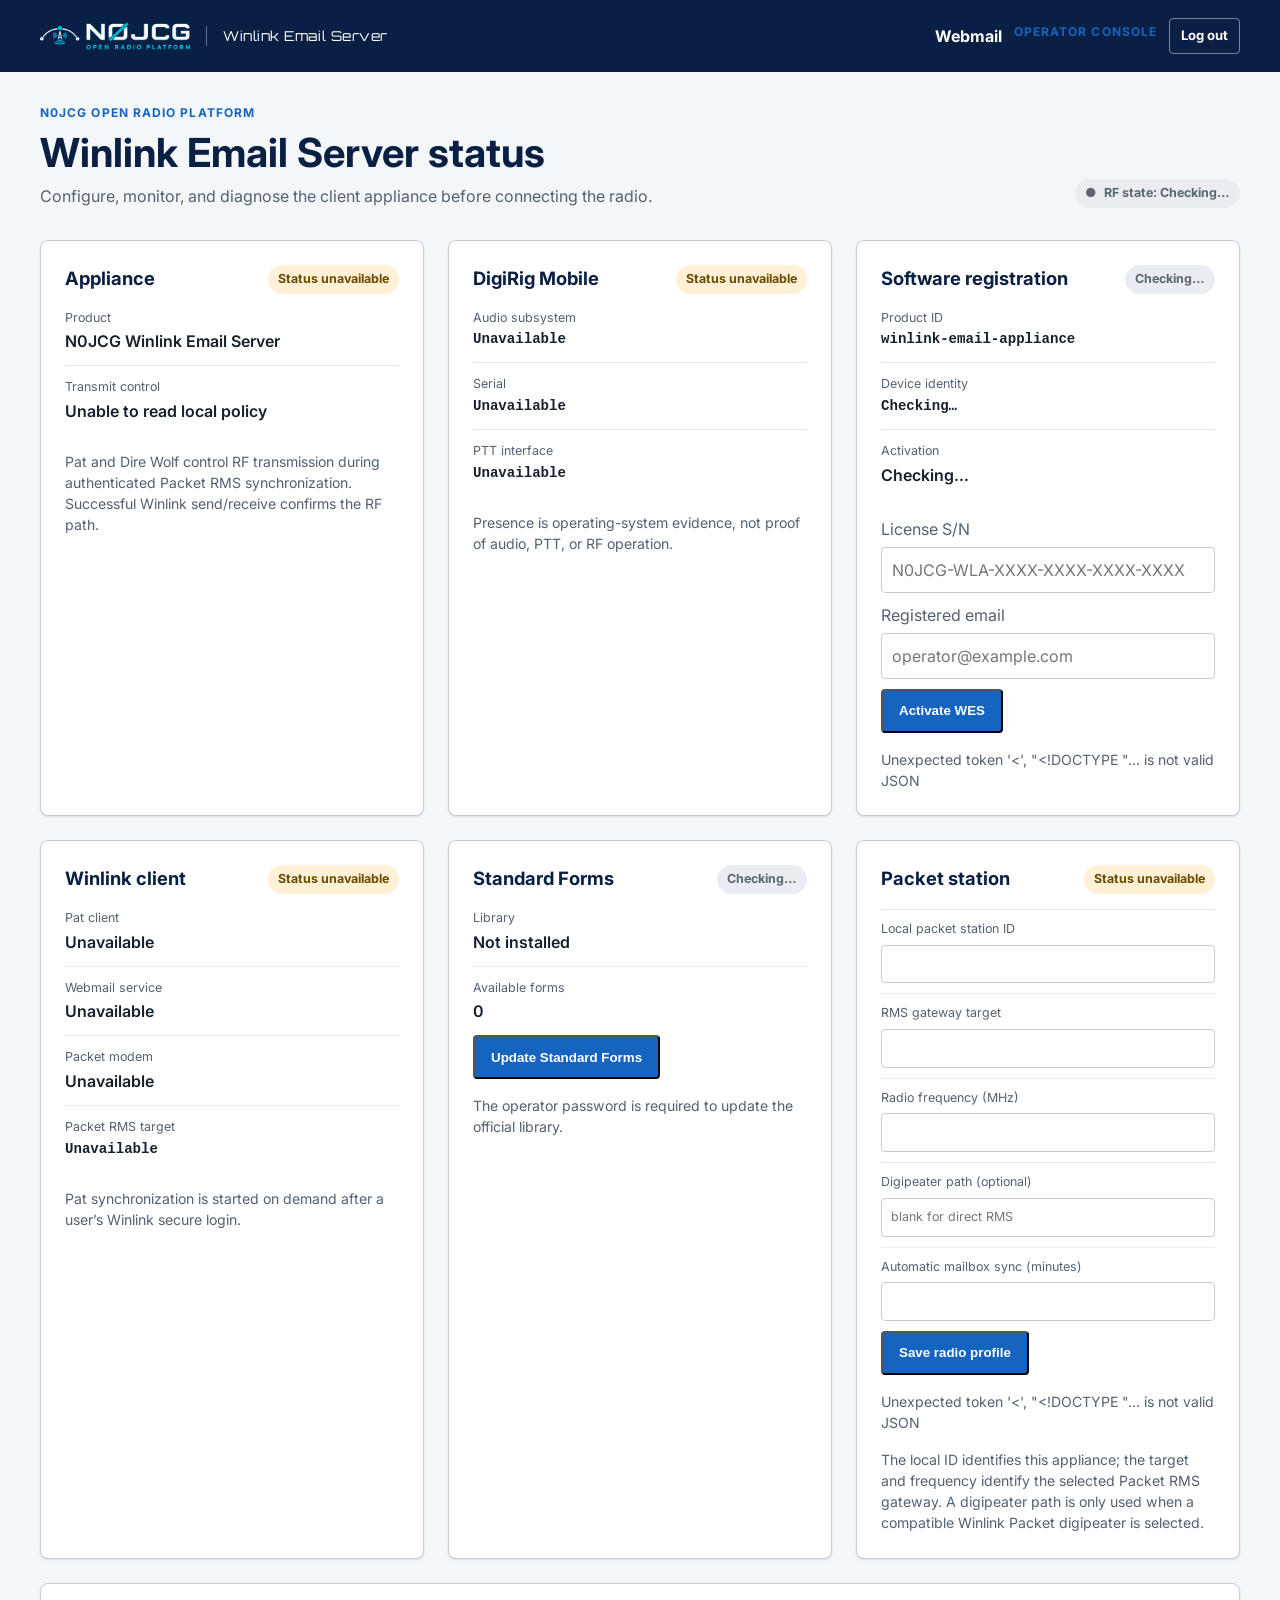
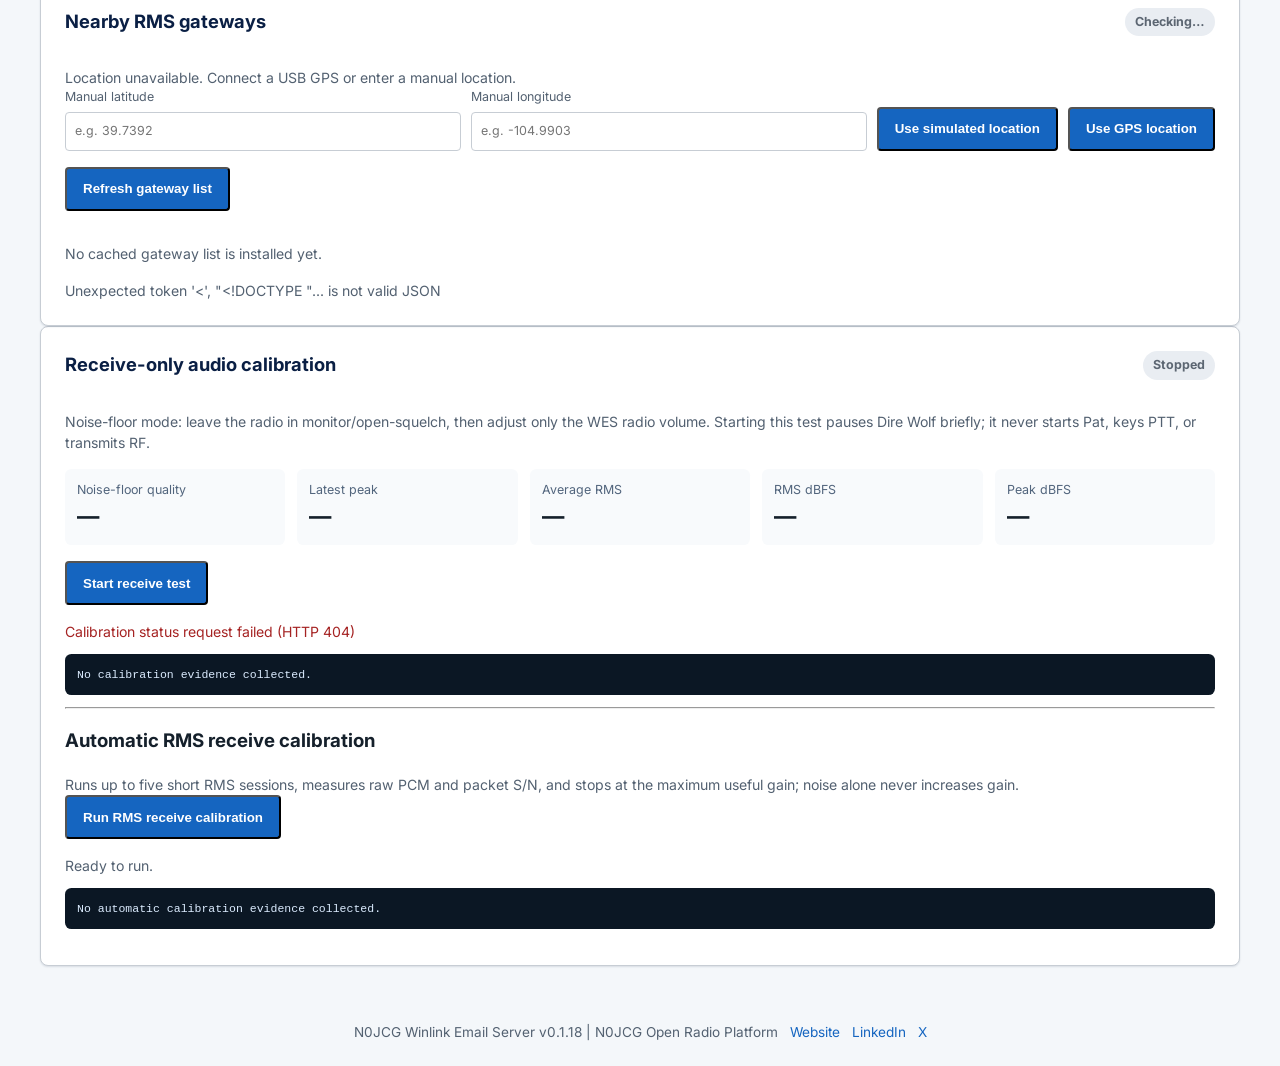
==== commit e670f468: "Add release footer links and publish v0.1.18" ====
--- a/ui/index.html
+++ b/ui/index.html
@@ -32,7 +32,7 @@
     </section>
     <section id="audio-calibration" class="card"><div class="card-heading"><h2>Receive-only audio calibration</h2><span id="calibration-status" class="status status-unknown">Stopped</span></div><p class="muted">Noise-floor mode: leave the radio in monitor/open-squelch, then adjust only the WES radio volume. Starting this test pauses Dire Wolf briefly; it never starts Pat, keys PTT, or transmits RF.</p><div class="calibration-metrics"><div><span>Noise-floor quality</span><strong id="calibration-quality">—</strong></div><div><span>Latest peak</span><strong id="calibration-level">—</strong></div><div><span>Average RMS</span><strong id="calibration-average">—</strong></div><div><span>RMS dBFS</span><strong id="calibration-rms">—</strong></div><div><span>Peak dBFS</span><strong id="calibration-peak">—</strong></div></div><button class="button" id="calibration-start" type="button">Start receive test</button> <button class="header-button" id="calibration-stop" type="button" disabled>Stop receive test</button><p id="calibration-guidance" class="muted">Start the test and adjust the radio volume until the noise floor says usable noise floor.</p><pre id="calibration-log" class="calibration-log">No calibration evidence collected.</pre><hr><h3>Automatic RMS receive calibration</h3><p class="muted">Runs up to ten short RMS sessions, displays every packet level and S/N result, and stops at the maximum useful gain; noise alone never increases gain.</p><button class="button" id="autogain-toggle" type="button">Run RMS receive calibration</button><p id="autogain-status" class="muted">Ready to run.</p><pre id="autogain-log" class="calibration-log">No automatic calibration evidence collected.</pre></section>
   </main>
-  <footer class="footer">N0JCG Winlink Email Server <span aria-hidden="true">|</span> N0JCG Open Radio Platform</footer>
+  <footer class="footer"><span>N0JCG Winlink Email Server v0.1.18 <span aria-hidden="true">|</span> N0JCG Open Radio Platform</span><nav class="footer-links" aria-label="N0JCG links"><a href="https://n0jcg.com/" target="_blank" rel="noopener noreferrer">Website</a><a href="https://www.linkedin.com/company/n0jcg/" target="_blank" rel="noopener noreferrer">LinkedIn</a><a href="https://x.com/N0JCG" target="_blank" rel="noopener noreferrer">X</a></nav></footer>
   <script>
     let calibrationTimer = null;
     let calibrationActive = false;
--- a/ui/styles.css
+++ b/ui/styles.css
@@ -11,7 +11,7 @@
 .grid { display: grid; grid-template-columns: repeat(3, minmax(0, 1fr)); gap: var(--n0-space-6); } .card { padding: var(--n0-space-6); background: var(--n0-color-white); border: 1px solid var(--n0-color-border); border-radius: var(--n0-radius-md); box-shadow: var(--n0-shadow-sm); } .card-heading { display: flex; align-items: start; justify-content: space-between; gap: var(--n0-space-3); }
 .facts { margin: 0; } .facts div { padding: var(--n0-space-3) 0; border-top: 1px solid #e9edf2; } .facts div:first-child { border-top: 0; padding-top: 0; } dt { color: var(--n0-color-text-muted); font-size: 0.78rem; } dd { margin: 2px 0 0; font-weight: 600; overflow-wrap: anywhere; } .muted { margin: var(--n0-space-4) 0 0; color: var(--n0-color-text-muted); font-size: 0.88rem; }
 .next-step { display: flex; align-items: center; justify-content: space-between; gap: var(--n0-space-6); margin-top: var(--n0-space-6); border-left: 4px solid var(--n0-color-cyan); } .next-step p:last-child { margin-bottom: 0; color: var(--n0-color-text-muted); } .button { display: inline-flex; min-height: 44px; align-items: center; justify-content: center; padding: 0 var(--n0-space-4); color: var(--n0-color-white); background: var(--n0-color-blue); border-radius: var(--n0-radius-sm); font-weight: 700; text-decoration: none; } .button:hover { background: var(--n0-color-navy); } .button:focus-visible { outline: 0; box-shadow: var(--n0-focus-ring); }
-#diagnostics { margin-top: var(--n0-space-6); } .checklist { display: grid; gap: var(--n0-space-4); margin: 0; padding: 0; list-style: none; } .checklist li { display: flex; align-items: start; gap: var(--n0-space-3); } .check-icon { display: grid; width: 28px; height: 28px; flex: 0 0 28px; place-items: center; color: var(--n0-color-blue); border: 1px solid var(--n0-color-blue); border-radius: 50%; font-family: var(--n0-font-mono); font-size: 0.8rem; } .checklist strong, .checklist small { display: block; } .checklist small { color: var(--n0-color-text-muted); } .footer { padding: var(--n0-space-6); color: var(--n0-color-text-muted); text-align: center; font-size: 0.85rem; }
+#diagnostics { margin-top: var(--n0-space-6); } .checklist { display: grid; gap: var(--n0-space-4); margin: 0; padding: 0; list-style: none; } .checklist li { display: flex; align-items: start; gap: var(--n0-space-3); } .check-icon { display: grid; width: 28px; height: 28px; flex: 0 0 28px; place-items: center; color: var(--n0-color-blue); border: 1px solid var(--n0-color-blue); border-radius: 50%; font-family: var(--n0-font-mono); font-size: 0.8rem; } .checklist strong, .checklist small { display: block; } .checklist small { color: var(--n0-color-text-muted); } .footer { display: flex; flex-wrap: wrap; justify-content: center; gap: 6px 12px; padding: var(--n0-space-6); color: var(--n0-color-text-muted); text-align: center; font-size: 0.85rem; } .footer-links { display: inline-flex; flex-wrap: wrap; justify-content: center; gap: 6px 12px; } .footer a { color: var(--n0-color-blue); text-decoration: none; } .footer a:hover, .footer a:focus-visible { text-decoration: underline; }
 @media (max-width: 800px) { .grid { grid-template-columns: 1fr; } .intro, .next-step { align-items: start; flex-direction: column; } .header-context { display: none; } } @media (prefers-reduced-motion: reduce) { * { scroll-behavior: auto !important; transition: none !important; } }
 @media (max-width: 800px) {
   .app-header { min-height: 64px; padding: 12px 16px; flex-wrap: wrap; }
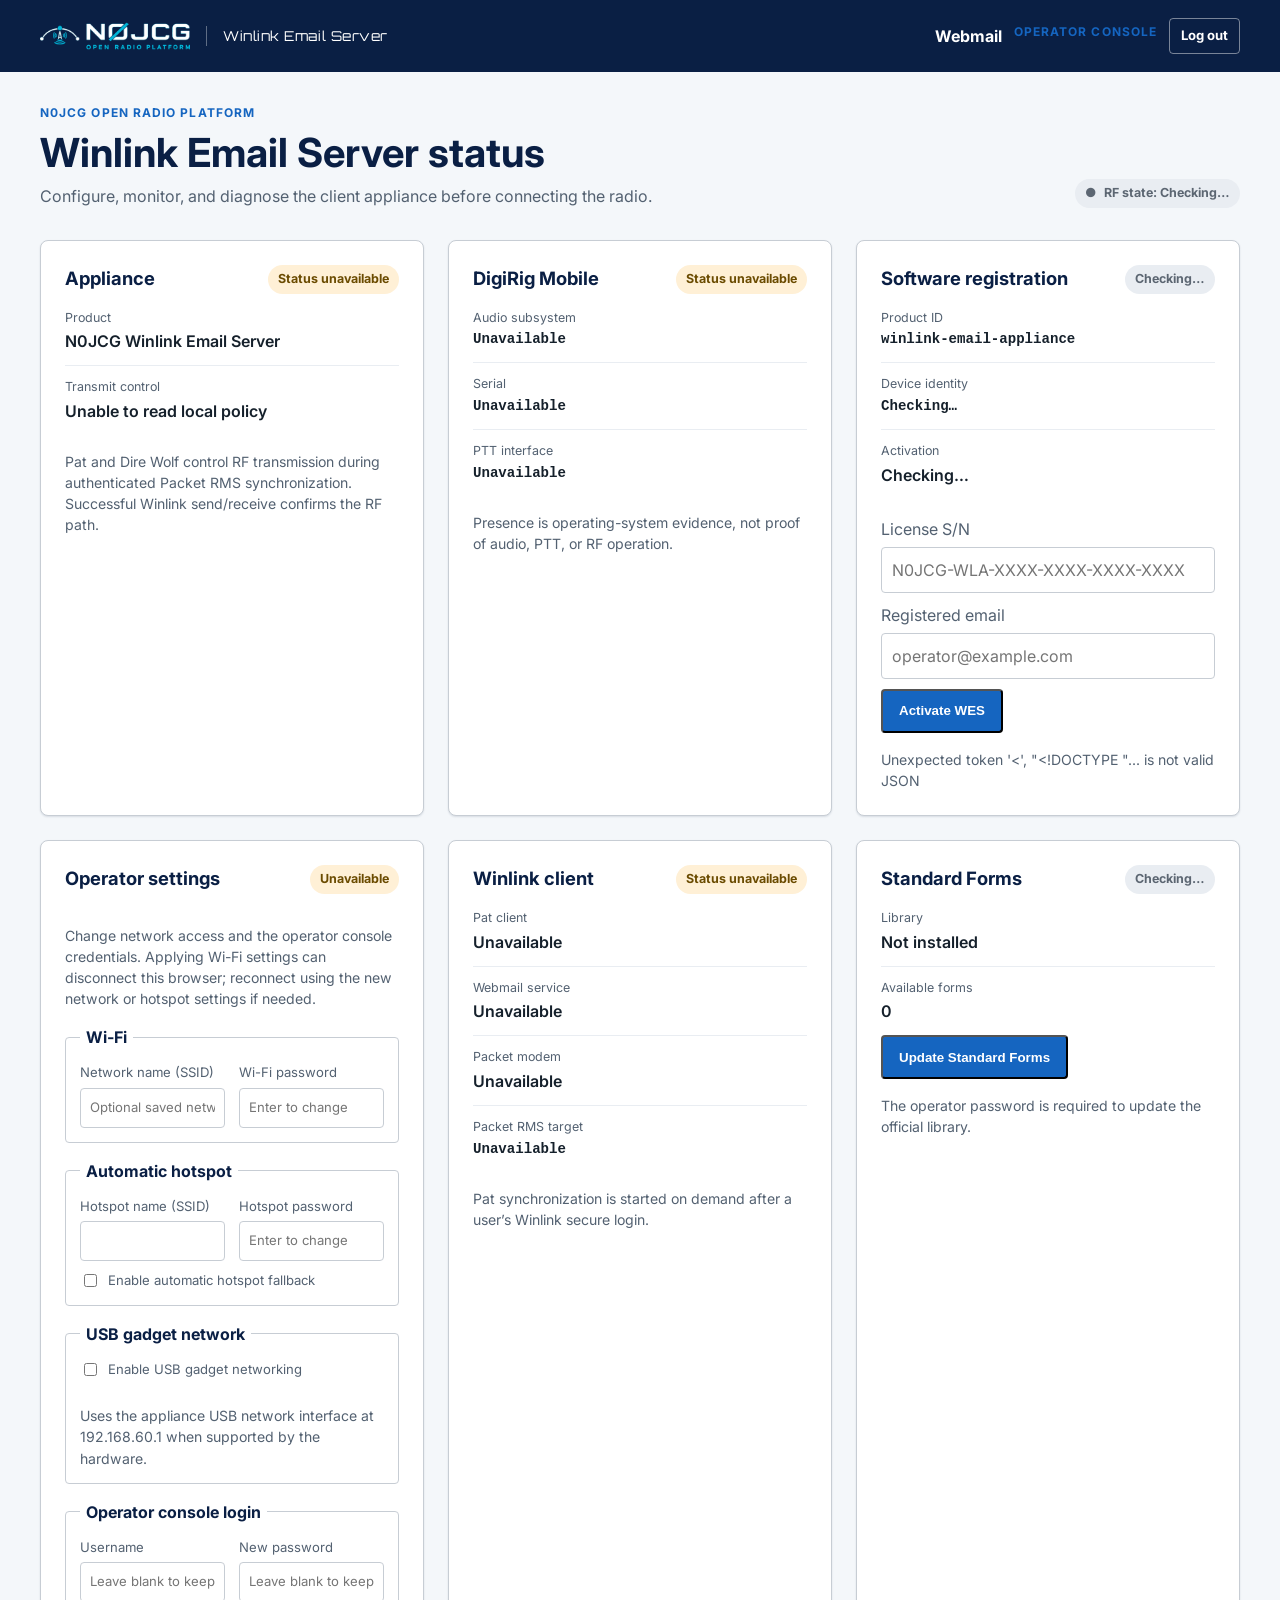
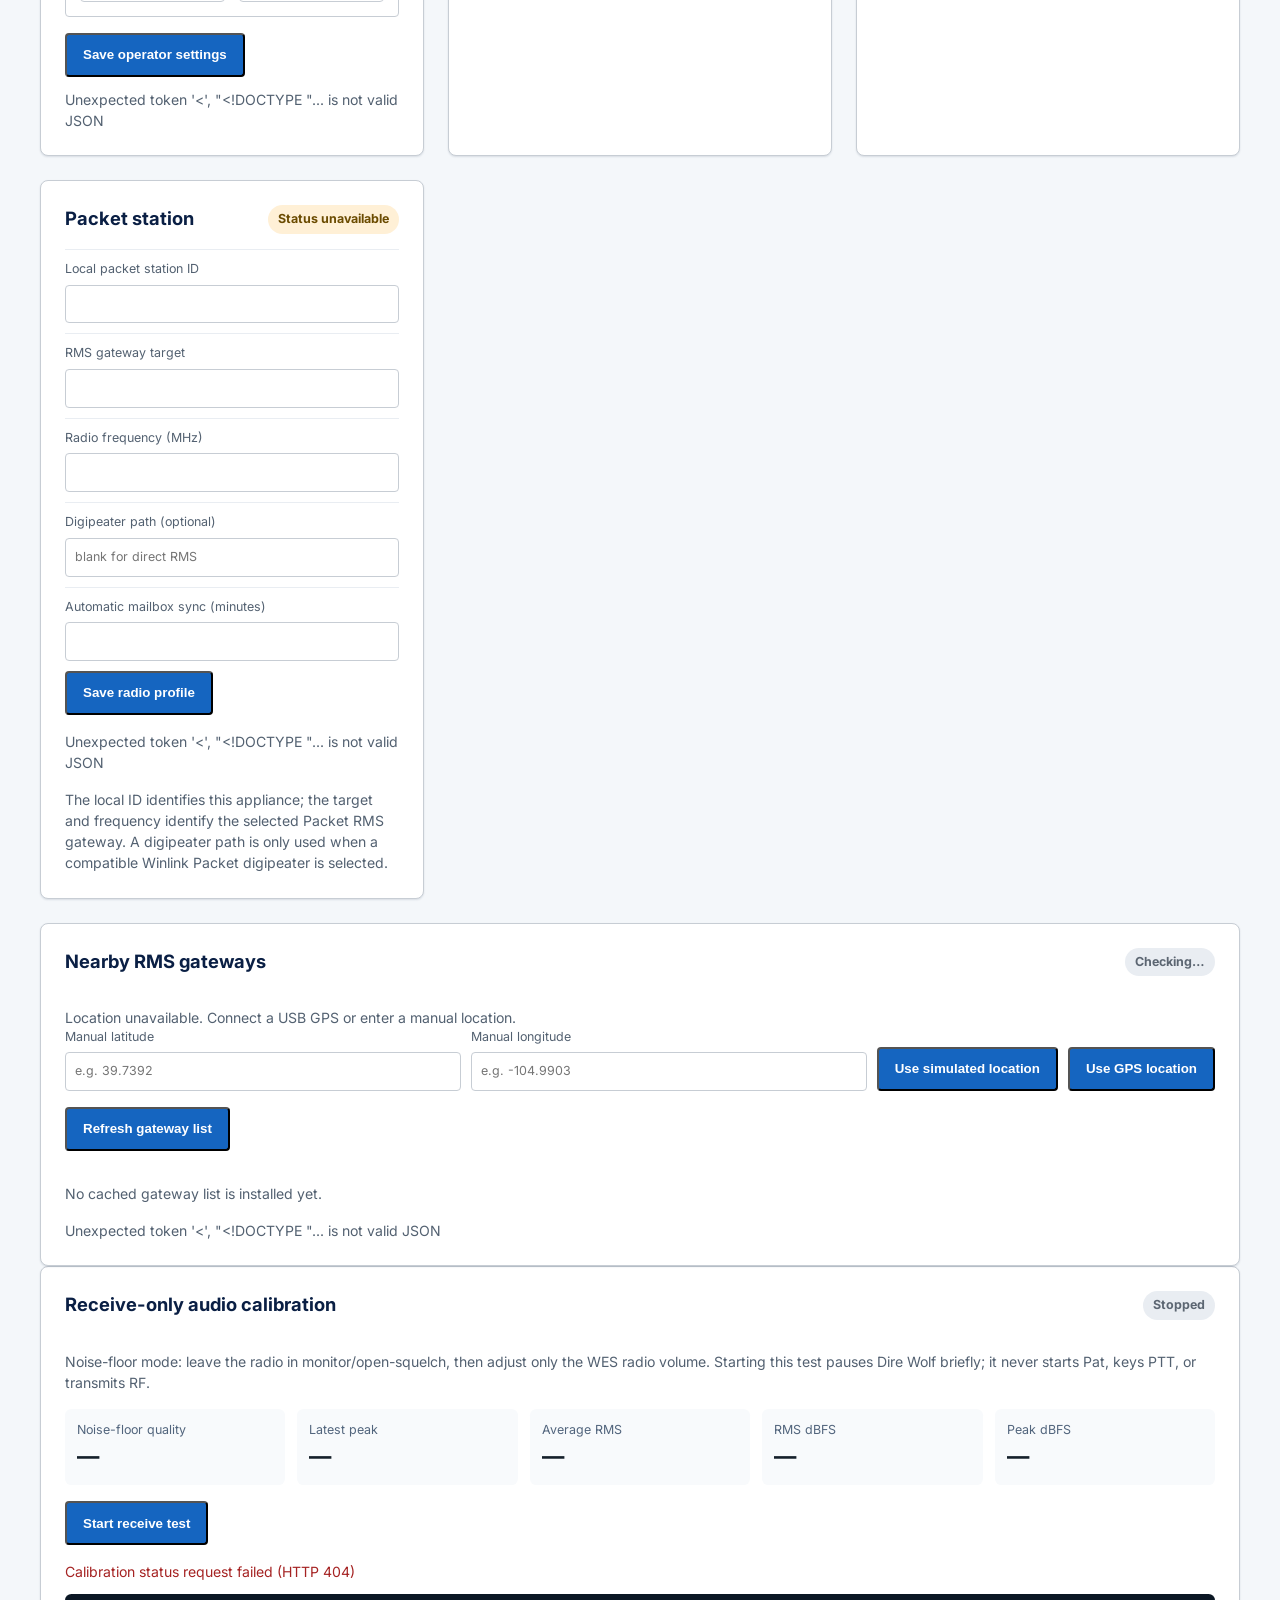
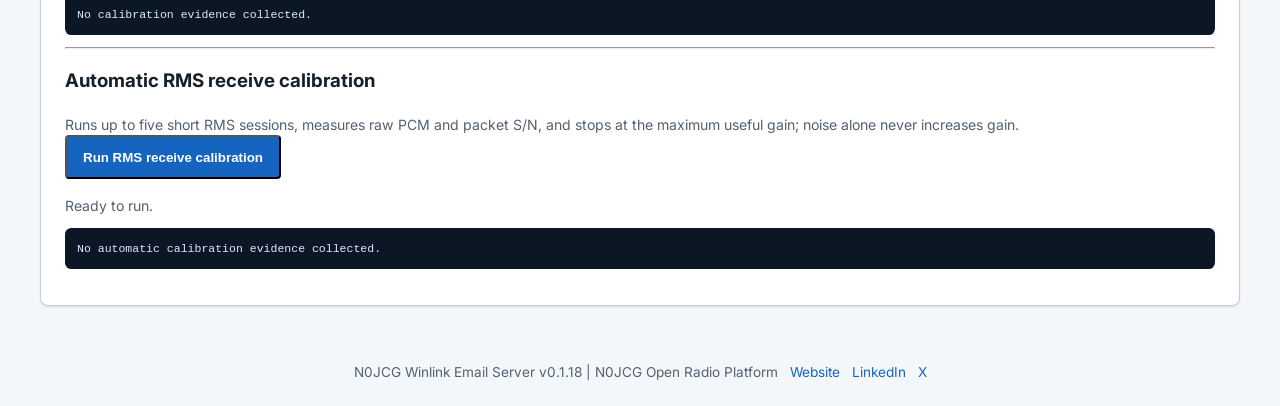
==== commit 3d672672: "Add operator connectivity settings" ====
--- a/ui/index.html
+++ b/ui/index.html
@@ -25,6 +25,7 @@
       <article class="card"><div class="card-heading"><h2>Appliance</h2><span id="appliance-status" class="status status-unknown">Checking…</span></div><dl class="facts"><div><dt>Product</dt><dd>N0JCG Winlink Email Server</dd></div><div><dt>Transmit control</dt><dd id="transmit-policy">Checking local policy…</dd></div></dl><p class="muted">Pat and Dire Wolf control RF transmission during authenticated Packet RMS synchronization. Successful Winlink send/receive confirms the RF path.</p></article>
       <article class="card"><div class="card-heading"><h2>DigiRig Mobile</h2><span id="digirig-status" class="status status-unknown">Checking…</span></div><dl class="facts"><div><dt>Audio subsystem</dt><dd id="digirig-audio" class="mono">Checking…</dd></div><div><dt>Serial</dt><dd id="digirig-serial" class="mono">Checking…</dd></div><div><dt>PTT interface</dt><dd id="digirig-ptt" class="mono">Checking…</dd></div></dl><p class="muted">Presence is operating-system evidence, not proof of audio, PTT, or RF operation.</p></article>
       <article class="card" id="registration-card"><div class="card-heading"><h2>Software registration</h2><span id="registration-status" class="status status-unknown">Checking…</span></div><dl class="facts"><div><dt>Product ID</dt><dd class="mono">winlink-email-appliance</dd></div><div><dt>Device identity</dt><dd id="registration-device-id" class="mono">Checking…</dd></div><div><dt>Activation</dt><dd id="registration-activation">Checking…</dd></div></dl><form id="registration-form" class="inline-form registration-form"><label>License S/N<input id="registration-key" name="license_serial" autocomplete="off" placeholder="N0JCG-WLA-XXXX-XXXX-XXXX-XXXX" required></label><label>Registered email<input id="registration-email" name="email" type="email" autocomplete="email" placeholder="operator@example.com" required></label><button class="button" type="submit">Activate WES</button></form><p id="registration-message" class="muted" role="status">Trial mode: one inbound message per login.</p></article>
+      <article class="card" id="operator-settings-card"><div class="card-heading"><h2>Operator settings</h2><span id="operator-settings-status" class="status status-unknown">Checking…</span></div><p class="muted">Change network access and the operator console credentials. Applying Wi-Fi settings can disconnect this browser; reconnect using the new network or hotspot settings if needed.</p><form id="operator-settings-form" class="settings-form"><fieldset><legend>Wi-Fi</legend><label>Network name (SSID)<input id="settings-wifi-ssid" name="wifi_ssid" autocomplete="off" placeholder="Optional saved network"></label><label>Wi-Fi password<input id="settings-wifi-password" name="wifi_password" type="password" autocomplete="new-password" placeholder="Enter to change"></label></fieldset><fieldset><legend>Automatic hotspot</legend><label>Hotspot name (SSID)<input id="settings-hotspot-ssid" name="hotspot_ssid" autocomplete="off"></label><label>Hotspot password<input id="settings-hotspot-password" name="hotspot_password" type="password" autocomplete="new-password" placeholder="Enter to change"></label><label class="settings-check"><input id="settings-auto-hotspot" name="auto_hotspot" type="checkbox"> Enable automatic hotspot fallback</label></fieldset><fieldset><legend>USB gadget network</legend><label class="settings-check"><input id="settings-usb-gadget" name="usb_gadget" type="checkbox"> Enable USB gadget networking</label><small class="muted">Uses the appliance USB network interface at 192.168.60.1 when supported by the hardware.</small></fieldset><fieldset><legend>Operator console login</legend><label>Username<input id="settings-operator-user" name="operator_user" autocomplete="username" placeholder="Leave blank to keep current"></label><label>New password<input id="settings-operator-password" name="operator_password" type="password" autocomplete="new-password" placeholder="Leave blank to keep current"></label></fieldset><div class="settings-actions"><button class="button" type="submit">Save operator settings</button><p id="operator-settings-message" class="muted" role="status"></p></div></form></article>
       <article class="card"><div class="card-heading"><h2>Winlink client</h2><span id="winlink-status" class="status status-unknown">Checking…</span></div><dl class="facts"><div><dt>Pat client</dt><dd id="pat-state">Checking…</dd></div><div><dt>Webmail service</dt><dd id="webmail-state">Checking…</dd></div><div><dt>Packet modem</dt><dd id="direwolf-state">Checking…</dd></div><div><dt>Packet RMS target</dt><dd id="rms-target" class="mono">Checking…</dd></div></dl><p class="muted">Pat synchronization is started on demand after a user’s Winlink secure login.</p></article>
       <article class="card"><div class="card-heading"><h2>Standard Forms</h2><span id="forms-status" class="status status-unknown">Checking…</span></div><dl class="facts"><div><dt>Library</dt><dd id="forms-version">Not installed</dd></div><div><dt>Available forms</dt><dd id="forms-count">0</dd></div></dl><button class="button" id="forms-update" type="button">Update Standard Forms</button><p id="forms-message" class="muted" role="status">The operator password is required to update the official library.</p></article>
       <article class="card" id="packet-station-card" tabindex="-1"><div class="card-heading"><h2>Packet station</h2><span id="packet-status" class="status status-unknown">Checking…</span></div><form id="radio-profile-form" class="facts"><label>Local packet station ID<input id="packet-callsign" name="packet_callsign" pattern="[A-Za-z0-9-]{3,15}" required></label><label>RMS gateway target<input id="rms-target-input" name="rms_target" pattern="[A-Za-z0-9-]{3,15}" required></label><label>Radio frequency (MHz)<input id="packet-frequency" name="frequency" inputmode="decimal" pattern="[0-9]{2,3}(\.[0-9]{1,6})?" required></label><label>Digipeater path (optional)<input id="digipeater-path" name="digipeater_path" pattern="[A-Za-z0-9-]{3,15}(,[A-Za-z0-9-]{3,15})*" placeholder="blank for direct RMS"></label><label>Automatic mailbox sync (minutes)<input id="auto-sync-minutes" name="auto_sync_minutes" type="number" min="5" max="1440" step="1" required></label><button class="button" type="submit">Save radio profile</button><p id="radio-profile-message" class="muted" role="status"></p></form><p class="muted">The local ID identifies this appliance; the target and frequency identify the selected Packet RMS gateway. A digipeater path is only used when a compatible Winlink Packet digipeater is selected.</p></article>
@@ -228,6 +229,48 @@
     });
     const radioForm = document.getElementById('radio-profile-form');
     const registrationForm = document.getElementById('registration-form');
+    const operatorSettingsForm = document.getElementById('operator-settings-form');
+    function setOperatorSettingsStatus(text, className = 'status-unknown') {
+      const element = document.getElementById('operator-settings-status');
+      element.textContent = text;
+      element.className = `status ${className}`;
+    }
+    async function loadOperatorSettings() {
+      try {
+        const response = await fetch('../api/v1/operator/settings', { cache: 'no-store' });
+        const body = await response.json();
+        if (!response.ok) throw new Error(body.error || 'Operator settings unavailable.');
+        const settings = body.settings || {};
+        document.getElementById('settings-wifi-ssid').value = settings.wifi_ssid || '';
+        document.getElementById('settings-hotspot-ssid').value = settings.hotspot_ssid || 'N0JCG-WES';
+        document.getElementById('settings-auto-hotspot').checked = Boolean(settings.auto_hotspot);
+        document.getElementById('settings-usb-gadget').checked = Boolean(settings.usb_gadget_enabled);
+        setOperatorSettingsStatus(settings.operator_auth_configured ? 'Configured' : 'Action required', settings.operator_auth_configured ? 'status-ready' : 'status-unavailable');
+      } catch (error) {
+        setOperatorSettingsStatus('Unavailable', 'status-unavailable');
+        document.getElementById('operator-settings-message').textContent = error.message;
+      }
+    }
+    operatorSettingsForm.addEventListener('submit', async (event) => {
+      event.preventDefault();
+      const message = document.getElementById('operator-settings-message');
+      const values = Object.fromEntries(new FormData(operatorSettingsForm));
+      values.auto_hotspot = document.getElementById('settings-auto-hotspot').checked;
+      values.usb_gadget = document.getElementById('settings-usb-gadget').checked;
+      const button = operatorSettingsForm.querySelector('button[type="submit"]');
+      button.disabled = true; message.textContent = 'Applying operator settings…'; setOperatorSettingsStatus('Applying…');
+      try {
+        const response = await fetch('../api/v1/operator/settings', { method: 'POST', headers: {'Content-Type': 'application/json'}, body: JSON.stringify(values) });
+        const body = await response.json().catch(() => ({}));
+        if (!response.ok) throw new Error(body.error || 'Operator settings could not be applied.');
+        operatorSettingsForm.querySelector('#settings-wifi-password').value = '';
+        operatorSettingsForm.querySelector('#settings-hotspot-password').value = '';
+        operatorSettingsForm.querySelector('#settings-operator-password').value = '';
+        message.textContent = body.warning || 'Operator settings applied.'; setOperatorSettingsStatus('Configured', 'status-ready');
+        await loadOperatorSettings();
+      } catch (error) { message.textContent = error.message; setOperatorSettingsStatus('Not applied', 'status-unavailable'); }
+      finally { button.disabled = false; }
+    });
     async function loadRegistration() {
       try {
         const response = await fetch('../api/v1/operator/registration', { cache: 'no-store' });
@@ -327,7 +370,8 @@
       } catch (error) { message.textContent = error.message; } finally { button.disabled = false; }
     });
     loadRegistration();
-    loadRadioProfile();
+    loadOperatorSettings();
+    loadRadioProfile();
     loadGateways();
     refreshDiagnostics();
     window.setInterval(refreshDiagnostics, 30000);
--- a/ui/styles.css
+++ b/ui/styles.css
@@ -38,6 +38,17 @@
 .trial-notice { display: inline-block; margin: 10px 0 0; padding: 8px 14px; border-radius: 999px; color: #7a4300; background: #fff0d2; font-weight: 700; }
 .inline-form { display: grid; grid-template-columns: 1fr 1fr auto; gap: 12px; align-items: end; margin-top: 18px; }
 .inline-form label { display: grid; gap: 6px; color: var(--n0-color-text-muted); }
+.settings-form { display: grid; gap: 16px; margin-top: 16px; }
+.settings-form fieldset { display: grid; grid-template-columns: repeat(2, minmax(0, 1fr)); gap: 10px 14px; margin: 0; padding: 14px; border: 1px solid var(--n0-color-border); border-radius: var(--n0-radius-sm); }
+.settings-form legend { padding: 0 6px; color: var(--n0-color-navy); font-weight: 700; }
+.settings-form label { display: grid; gap: 5px; color: var(--n0-color-text-muted); font-size: .82rem; }
+.settings-form input:not([type="checkbox"]) { width: 100%; padding: 9px; border: 1px solid var(--n0-color-border); border-radius: var(--n0-radius-sm); font: inherit; color: var(--n0-color-text); }
+.settings-form .settings-check { display: flex; grid-column: 1 / -1; align-items: center; gap: 8px; }
+.settings-form .settings-check input { width: auto; }
+.settings-form small { grid-column: 1 / -1; }
+.settings-actions { display: flex; flex-wrap: wrap; align-items: center; gap: 12px; }
+.settings-actions .muted { margin: 0; }
+@media (max-width: 650px) { .settings-form fieldset { grid-template-columns: 1fr; } }
 .inline-form input { width: 100%; padding: 10px; border: 1px solid var(--n0-color-border); border-radius: var(--n0-radius-sm); font: inherit; }
 .registration-form { grid-template-columns: 1fr; gap: 10px; }
 .registration-form label, .registration-form input { width: 100%; box-sizing: border-box; }
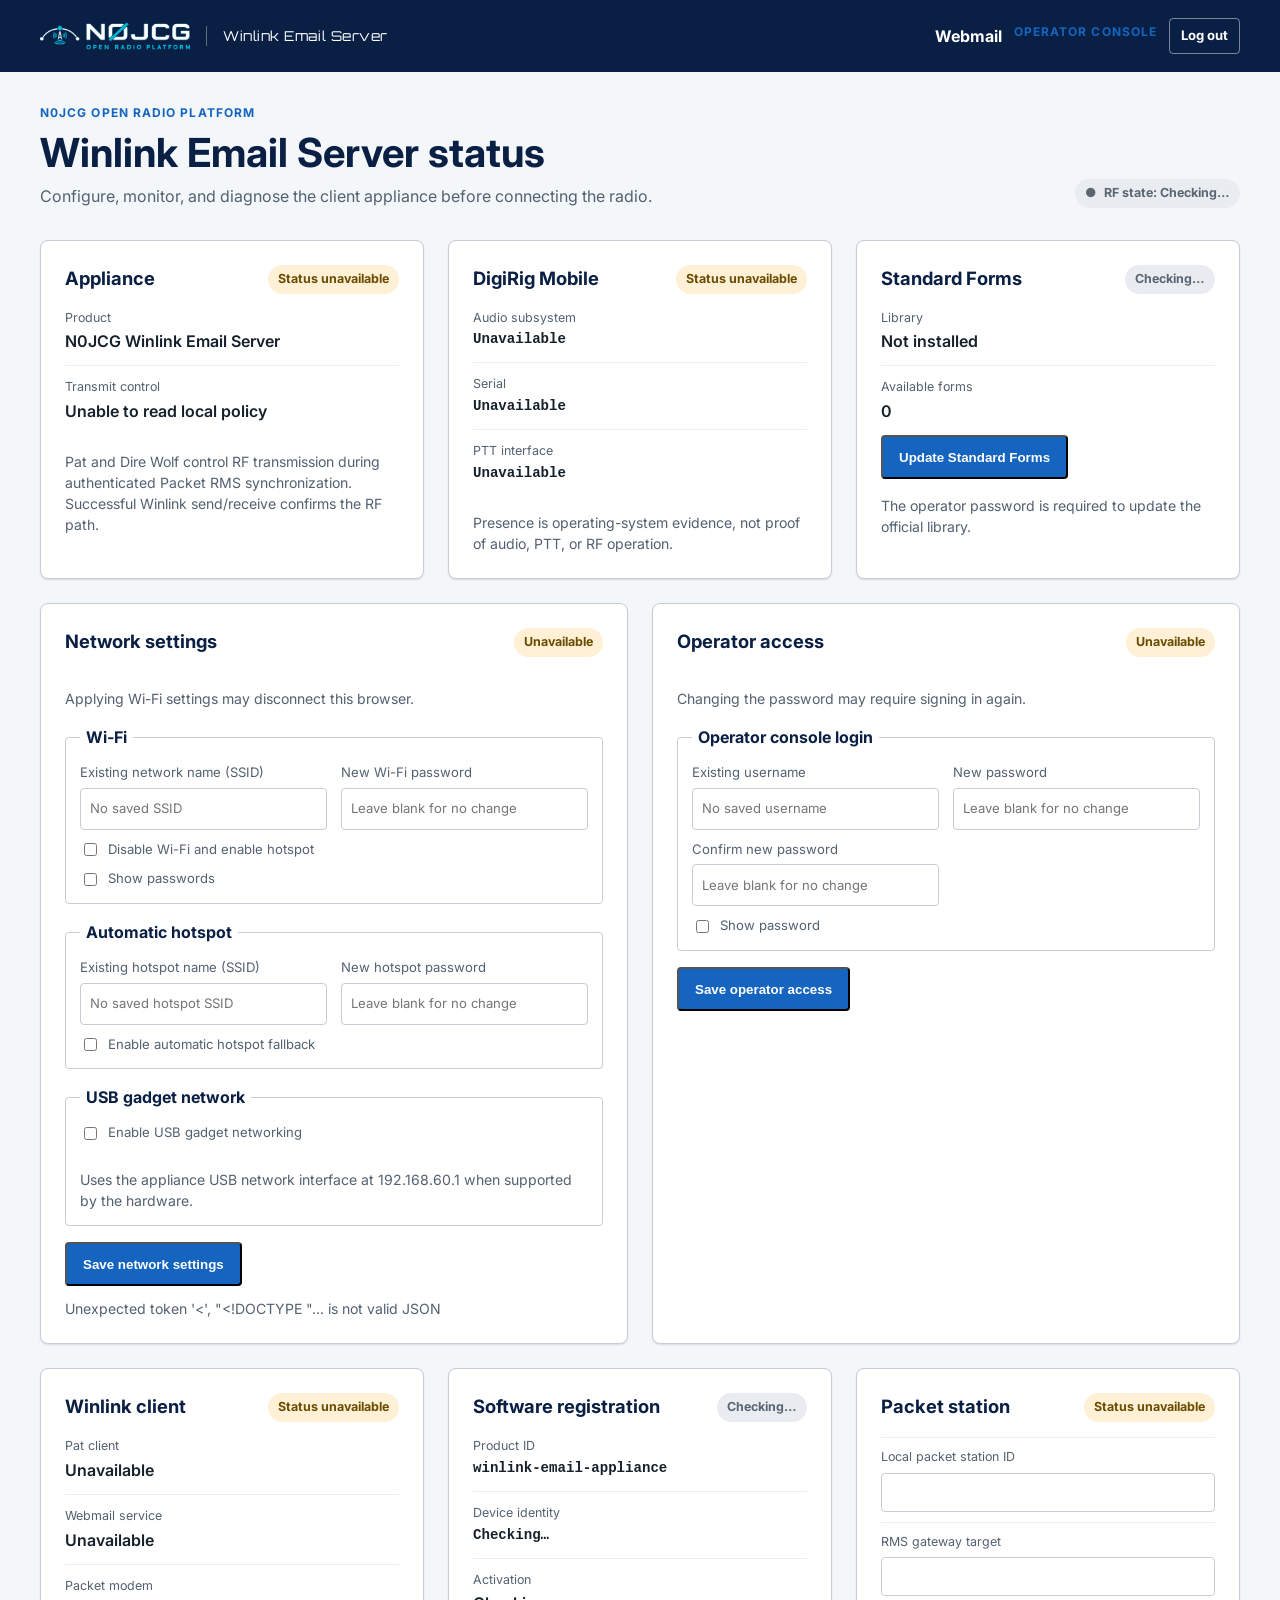
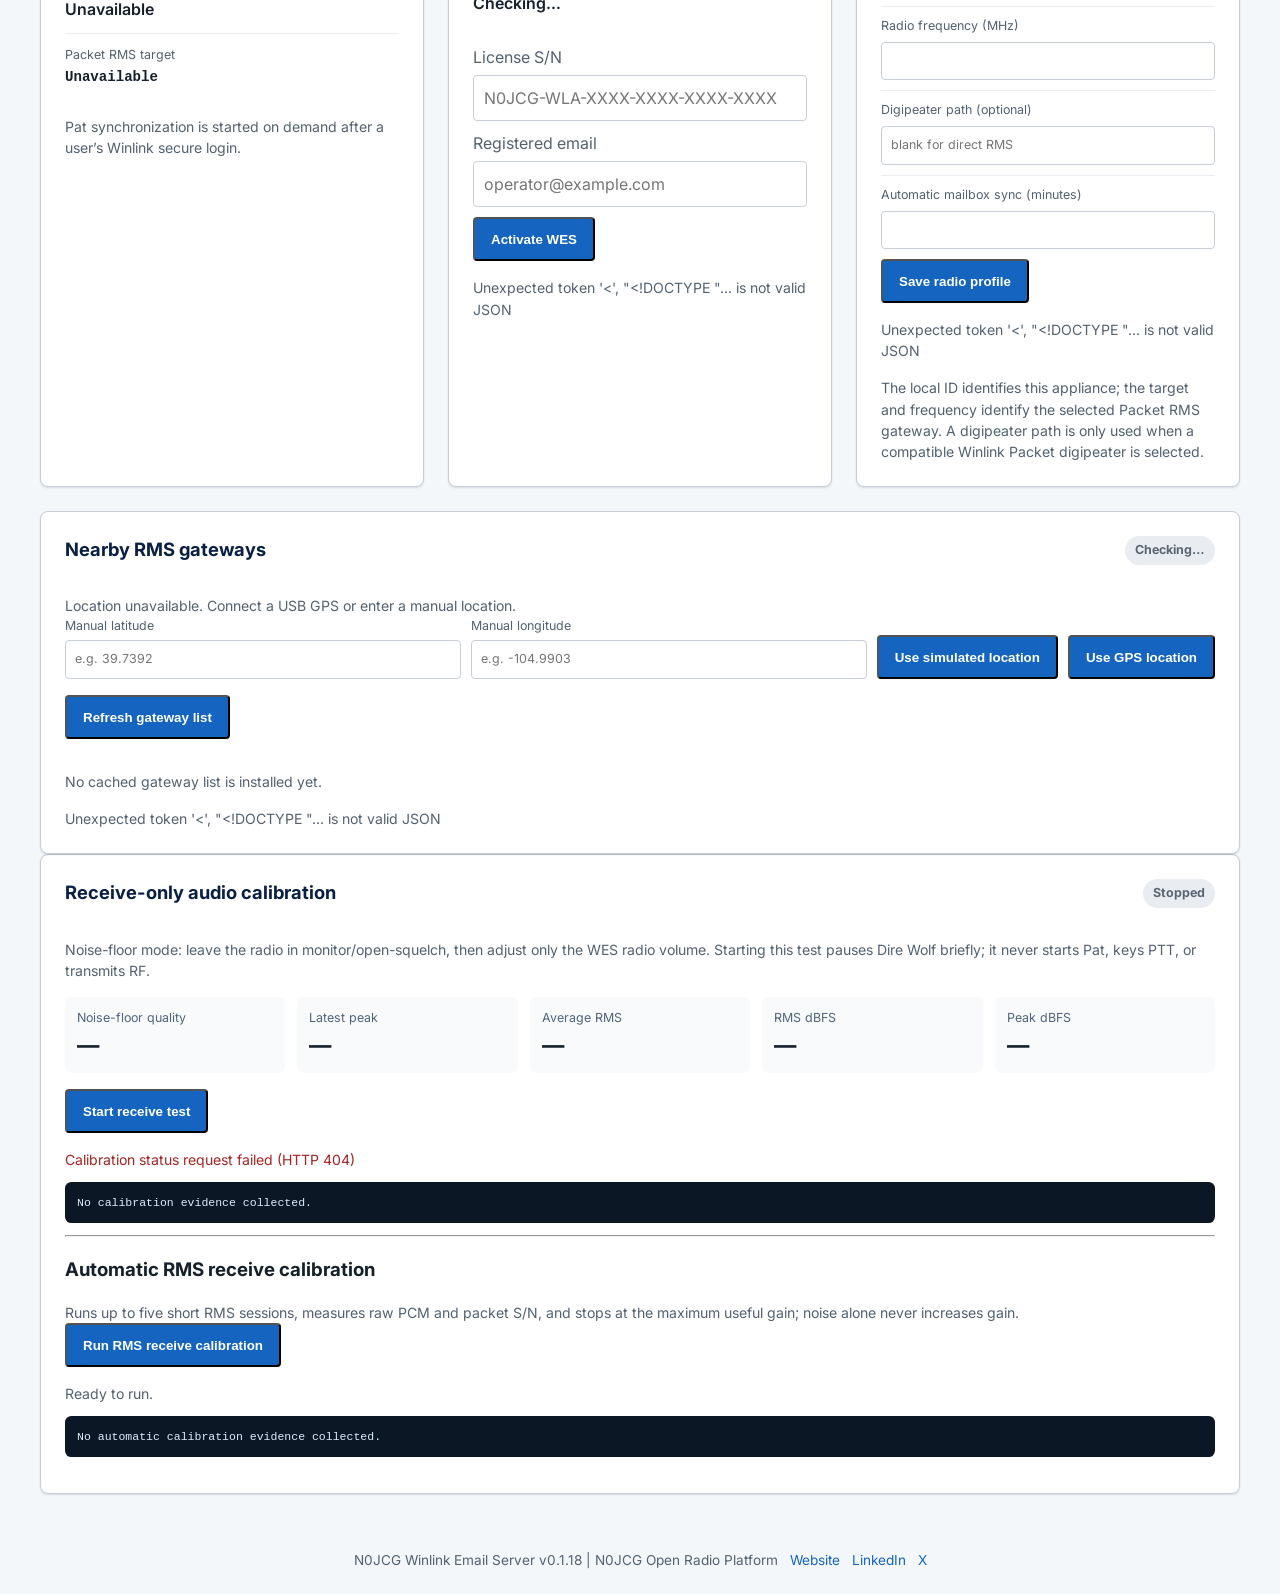
==== commit 4121591c: "Prepare v0.1.20 connectivity and gadget release" ====
--- a/ui/index.html
+++ b/ui/index.html
@@ -24,10 +24,13 @@
     <section class="grid" aria-label="Client appliance status">
       <article class="card"><div class="card-heading"><h2>Appliance</h2><span id="appliance-status" class="status status-unknown">Checking…</span></div><dl class="facts"><div><dt>Product</dt><dd>N0JCG Winlink Email Server</dd></div><div><dt>Transmit control</dt><dd id="transmit-policy">Checking local policy…</dd></div></dl><p class="muted">Pat and Dire Wolf control RF transmission during authenticated Packet RMS synchronization. Successful Winlink send/receive confirms the RF path.</p></article>
       <article class="card"><div class="card-heading"><h2>DigiRig Mobile</h2><span id="digirig-status" class="status status-unknown">Checking…</span></div><dl class="facts"><div><dt>Audio subsystem</dt><dd id="digirig-audio" class="mono">Checking…</dd></div><div><dt>Serial</dt><dd id="digirig-serial" class="mono">Checking…</dd></div><div><dt>PTT interface</dt><dd id="digirig-ptt" class="mono">Checking…</dd></div></dl><p class="muted">Presence is operating-system evidence, not proof of audio, PTT, or RF operation.</p></article>
+      <article class="card"><div class="card-heading"><h2>Standard Forms</h2><span id="forms-status" class="status status-unknown">Checking…</span></div><dl class="facts"><div><dt>Library</dt><dd id="forms-version">Not installed</dd></div><div><dt>Available forms</dt><dd id="forms-count">0</dd></div></dl><button class="button" id="forms-update" type="button">Update Standard Forms</button><p id="forms-message" class="muted" role="status">The operator password is required to update the official library.</p></article>
+      <div class="operator-panels" aria-label="Operator configuration">
+        <article class="card" id="network-settings-card"><div class="card-heading"><h2>Network settings</h2><span id="network-settings-status" class="status status-unknown">Checking…</span></div><p class="muted">Applying Wi-Fi settings may disconnect this browser.</p><form id="network-settings-form" class="settings-form"><fieldset><legend>Wi-Fi</legend><label>Existing network name (SSID)<input id="settings-wifi-ssid" name="wifi_ssid" autocomplete="off" placeholder="No saved SSID"></label><label>New Wi-Fi password<input id="settings-wifi-password" name="wifi_password" type="password" autocomplete="new-password" placeholder="Leave blank for no change"></label><label class="settings-check"><input id="settings-disable-wifi" name="disable_wifi" type="checkbox"> Disable Wi-Fi and enable hotspot</label><label class="settings-check"><input type="checkbox" data-show-passwords="network-settings-form"> Show passwords</label></fieldset><fieldset><legend>Automatic hotspot</legend><label>Existing hotspot name (SSID)<input id="settings-hotspot-ssid" name="hotspot_ssid" autocomplete="off" placeholder="No saved hotspot SSID"></label><label>New hotspot password<input id="settings-hotspot-password" name="hotspot_password" type="password" autocomplete="new-password" placeholder="Leave blank for no change"></label><label class="settings-check"><input id="settings-auto-hotspot" name="auto_hotspot" type="checkbox"> Enable automatic hotspot fallback</label></fieldset><fieldset><legend>USB gadget network</legend><label class="settings-check"><input id="settings-usb-gadget" name="usb_gadget" type="checkbox"> Enable USB gadget networking</label><small class="muted">Uses the appliance USB network interface at 192.168.60.1 when supported by the hardware.</small></fieldset><div class="settings-actions"><button class="button" type="submit">Save network settings</button><p id="network-settings-message" class="muted" role="status"></p></div></form></article>
+        <article class="card" id="operator-access-card"><div class="card-heading"><h2>Operator access</h2><span id="operator-access-status" class="status status-unknown">Checking…</span></div><p class="muted">Changing the password may require signing in again.</p><form id="operator-access-form" class="settings-form"><fieldset><legend>Operator console login</legend><label>Existing username<input id="settings-operator-user" name="operator_user" autocomplete="username" placeholder="No saved username"></label><label>New password<input id="settings-operator-password" name="operator_password" type="password" autocomplete="new-password" placeholder="Leave blank for no change"></label><label>Confirm new password<input id="settings-operator-password-confirm" type="password" autocomplete="new-password" placeholder="Leave blank for no change"></label><label class="settings-check"><input type="checkbox" data-show-passwords="operator-access-form"> Show password</label></fieldset><div class="settings-actions"><button class="button" type="submit">Save operator access</button><p id="operator-access-message" class="muted" role="status"></p></div></form></article>
+      </div>
+      <article class="card"><div class="card-heading"><h2>Winlink client</h2><span id="winlink-status" class="status status-unknown">Checking…</span></div><dl class="facts"><div><dt>Pat client</dt><dd id="pat-state">Checking…</dd></div><div><dt>Webmail service</dt><dd id="webmail-state">Checking…</dd></div><div><dt>Packet modem</dt><dd id="direwolf-state">Checking…</dd></div><div><dt>Packet RMS target</dt><dd id="rms-target" class="mono">Checking…</dd></div></dl><p class="muted">Pat synchronization is started on demand after a user’s Winlink secure login.</p></article>
       <article class="card" id="registration-card"><div class="card-heading"><h2>Software registration</h2><span id="registration-status" class="status status-unknown">Checking…</span></div><dl class="facts"><div><dt>Product ID</dt><dd class="mono">winlink-email-appliance</dd></div><div><dt>Device identity</dt><dd id="registration-device-id" class="mono">Checking…</dd></div><div><dt>Activation</dt><dd id="registration-activation">Checking…</dd></div></dl><form id="registration-form" class="inline-form registration-form"><label>License S/N<input id="registration-key" name="license_serial" autocomplete="off" placeholder="N0JCG-WLA-XXXX-XXXX-XXXX-XXXX" required></label><label>Registered email<input id="registration-email" name="email" type="email" autocomplete="email" placeholder="operator@example.com" required></label><button class="button" type="submit">Activate WES</button></form><p id="registration-message" class="muted" role="status">Trial mode: one inbound message per login.</p></article>
-      <article class="card" id="operator-settings-card"><div class="card-heading"><h2>Operator settings</h2><span id="operator-settings-status" class="status status-unknown">Checking…</span></div><p class="muted">Change network access and the operator console credentials. Applying Wi-Fi settings can disconnect this browser; reconnect using the new network or hotspot settings if needed.</p><form id="operator-settings-form" class="settings-form"><fieldset><legend>Wi-Fi</legend><label>Network name (SSID)<input id="settings-wifi-ssid" name="wifi_ssid" autocomplete="off" placeholder="Optional saved network"></label><label>Wi-Fi password<input id="settings-wifi-password" name="wifi_password" type="password" autocomplete="new-password" placeholder="Enter to change"></label></fieldset><fieldset><legend>Automatic hotspot</legend><label>Hotspot name (SSID)<input id="settings-hotspot-ssid" name="hotspot_ssid" autocomplete="off"></label><label>Hotspot password<input id="settings-hotspot-password" name="hotspot_password" type="password" autocomplete="new-password" placeholder="Enter to change"></label><label class="settings-check"><input id="settings-auto-hotspot" name="auto_hotspot" type="checkbox"> Enable automatic hotspot fallback</label></fieldset><fieldset><legend>USB gadget network</legend><label class="settings-check"><input id="settings-usb-gadget" name="usb_gadget" type="checkbox"> Enable USB gadget networking</label><small class="muted">Uses the appliance USB network interface at 192.168.60.1 when supported by the hardware.</small></fieldset><fieldset><legend>Operator console login</legend><label>Username<input id="settings-operator-user" name="operator_user" autocomplete="username" placeholder="Leave blank to keep current"></label><label>New password<input id="settings-operator-password" name="operator_password" type="password" autocomplete="new-password" placeholder="Leave blank to keep current"></label></fieldset><div class="settings-actions"><button class="button" type="submit">Save operator settings</button><p id="operator-settings-message" class="muted" role="status"></p></div></form></article>
-      <article class="card"><div class="card-heading"><h2>Winlink client</h2><span id="winlink-status" class="status status-unknown">Checking…</span></div><dl class="facts"><div><dt>Pat client</dt><dd id="pat-state">Checking…</dd></div><div><dt>Webmail service</dt><dd id="webmail-state">Checking…</dd></div><div><dt>Packet modem</dt><dd id="direwolf-state">Checking…</dd></div><div><dt>Packet RMS target</dt><dd id="rms-target" class="mono">Checking…</dd></div></dl><p class="muted">Pat synchronization is started on demand after a user’s Winlink secure login.</p></article>
-      <article class="card"><div class="card-heading"><h2>Standard Forms</h2><span id="forms-status" class="status status-unknown">Checking…</span></div><dl class="facts"><div><dt>Library</dt><dd id="forms-version">Not installed</dd></div><div><dt>Available forms</dt><dd id="forms-count">0</dd></div></dl><button class="button" id="forms-update" type="button">Update Standard Forms</button><p id="forms-message" class="muted" role="status">The operator password is required to update the official library.</p></article>
       <article class="card" id="packet-station-card" tabindex="-1"><div class="card-heading"><h2>Packet station</h2><span id="packet-status" class="status status-unknown">Checking…</span></div><form id="radio-profile-form" class="facts"><label>Local packet station ID<input id="packet-callsign" name="packet_callsign" pattern="[A-Za-z0-9-]{3,15}" required></label><label>RMS gateway target<input id="rms-target-input" name="rms_target" pattern="[A-Za-z0-9-]{3,15}" required></label><label>Radio frequency (MHz)<input id="packet-frequency" name="frequency" inputmode="decimal" pattern="[0-9]{2,3}(\.[0-9]{1,6})?" required></label><label>Digipeater path (optional)<input id="digipeater-path" name="digipeater_path" pattern="[A-Za-z0-9-]{3,15}(,[A-Za-z0-9-]{3,15})*" placeholder="blank for direct RMS"></label><label>Automatic mailbox sync (minutes)<input id="auto-sync-minutes" name="auto_sync_minutes" type="number" min="5" max="1440" step="1" required></label><button class="button" type="submit">Save radio profile</button><p id="radio-profile-message" class="muted" role="status"></p></form><p class="muted">The local ID identifies this appliance; the target and frequency identify the selected Packet RMS gateway. A digipeater path is only used when a compatible Winlink Packet digipeater is selected.</p></article>
       <article class="card gateway-card"><div class="card-heading"><h2>Nearby RMS gateways</h2><span id="gateway-status" class="status status-unknown">Checking…</span></div><p id="gateway-location" class="muted">Location unavailable. Connect a USB GPS or enter a manual location.</p><div class="gateway-location-form"><label><span id="latitude-label">Manual latitude</span><input id="sim-latitude" inputmode="decimal" placeholder="e.g. 39.7392"></label><label><span id="longitude-label">Manual longitude</span><input id="sim-longitude" inputmode="decimal" placeholder="e.g. -104.9903"></label><button class="button" id="save-location" type="button">Use simulated location</button><button class="button" id="use-gps" type="button">Use GPS location</button></div><div class="gateway-actions"><button class="button" id="refresh-gateways" type="button">Refresh gateway list</button><span id="gateway-cache-note" class="muted"></span></div><div id="gateway-list" class="gateway-list"><p class="muted">No cached gateway list is installed yet.</p></div><p id="gateway-message" class="muted" role="status">The list is cached on the appliance for field use.</p></article>
     </section>
@@ -229,9 +232,10 @@
     });
     const radioForm = document.getElementById('radio-profile-form');
     const registrationForm = document.getElementById('registration-form');
-    const operatorSettingsForm = document.getElementById('operator-settings-form');
-    function setOperatorSettingsStatus(text, className = 'status-unknown') {
-      const element = document.getElementById('operator-settings-status');
+    const networkSettingsForm = document.getElementById('network-settings-form');
+    const operatorAccessForm = document.getElementById('operator-access-form');
+    function setSettingsStatus(id, text, className = 'status-unknown') {
+      const element = document.getElementById(id);
       element.textContent = text;
       element.className = `status ${className}`;
     }
@@ -241,34 +245,71 @@
         const body = await response.json();
         if (!response.ok) throw new Error(body.error || 'Operator settings unavailable.');
         const settings = body.settings || {};
-        document.getElementById('settings-wifi-ssid').value = settings.wifi_ssid || '';
-        document.getElementById('settings-hotspot-ssid').value = settings.hotspot_ssid || 'N0JCG-WES';
+        const wifiSsid = document.getElementById('settings-wifi-ssid');
+        const hotspotSsid = document.getElementById('settings-hotspot-ssid');
+        const operatorUser = document.getElementById('settings-operator-user');
+        wifiSsid.value = settings.wifi_ssid || '';
+        hotspotSsid.value = settings.hotspot_ssid || 'N0JCG-WES';
+        wifiSsid.dataset.original = wifiSsid.value;
+        hotspotSsid.dataset.original = hotspotSsid.value;
         document.getElementById('settings-auto-hotspot').checked = Boolean(settings.auto_hotspot);
+        document.getElementById('settings-disable-wifi').checked = Boolean(settings.wifi_disabled);
         document.getElementById('settings-usb-gadget').checked = Boolean(settings.usb_gadget_enabled);
-        setOperatorSettingsStatus(settings.operator_auth_configured ? 'Configured' : 'Action required', settings.operator_auth_configured ? 'status-ready' : 'status-unavailable');
+        operatorUser.value = settings.operator_user || '';
+        operatorUser.dataset.original = operatorUser.value;
+        setSettingsStatus('network-settings-status', 'Configured', 'status-ready');
+        setSettingsStatus('operator-access-status', settings.operator_auth_configured ? 'Configured' : 'Action required', settings.operator_auth_configured ? 'status-ready' : 'status-unavailable');
       } catch (error) {
-        setOperatorSettingsStatus('Unavailable', 'status-unavailable');
-        document.getElementById('operator-settings-message').textContent = error.message;
+        setSettingsStatus('network-settings-status', 'Unavailable', 'status-unavailable');
+        setSettingsStatus('operator-access-status', 'Unavailable', 'status-unavailable');
+        document.getElementById('network-settings-message').textContent = error.message;
       }
     }
-    operatorSettingsForm.addEventListener('submit', async (event) => {
+    document.querySelectorAll('[data-show-passwords]').forEach((toggle) => toggle.addEventListener('change', (event) => {
+      document.querySelectorAll(`#${event.currentTarget.dataset.showPasswords} input[type="password"]`).forEach((input) => { input.type = event.currentTarget.checked ? 'text' : 'password'; });
+    }));
+    networkSettingsForm.addEventListener('submit', async (event) => {
       event.preventDefault();
-      const message = document.getElementById('operator-settings-message');
-      const values = Object.fromEntries(new FormData(operatorSettingsForm));
+      const message = document.getElementById('network-settings-message');
+      const values = Object.fromEntries(new FormData(networkSettingsForm));
+      values.operation = 'network';
+      const wifiSsid = document.getElementById('settings-wifi-ssid');
+      const hotspotSsid = document.getElementById('settings-hotspot-ssid');
+      if (values.wifi_ssid.trim() === (wifiSsid.dataset.original || '').trim()) values.wifi_ssid = '';
+      if (values.hotspot_ssid.trim() === (hotspotSsid.dataset.original || '').trim()) values.hotspot_ssid = '';
       values.auto_hotspot = document.getElementById('settings-auto-hotspot').checked;
+      values.disable_wifi = document.getElementById('settings-disable-wifi').checked;
       values.usb_gadget = document.getElementById('settings-usb-gadget').checked;
-      const button = operatorSettingsForm.querySelector('button[type="submit"]');
-      button.disabled = true; message.textContent = 'Applying operator settings…'; setOperatorSettingsStatus('Applying…');
-      try {
-        const response = await fetch('../api/v1/operator/settings', { method: 'POST', headers: {'Content-Type': 'application/json'}, body: JSON.stringify(values) });
+      const button = networkSettingsForm.querySelector('button[type="submit"]');
+      button.disabled = true; message.textContent = 'Applying network settings…'; setSettingsStatus('network-settings-status', 'Applying…');
+      try {
+        const response = await fetch('../api/v1/operator/network', { method: 'POST', headers: {'Content-Type': 'application/json'}, body: JSON.stringify(values) });
         const body = await response.json().catch(() => ({}));
-        if (!response.ok) throw new Error(body.error || 'Operator settings could not be applied.');
-        operatorSettingsForm.querySelector('#settings-wifi-password').value = '';
-        operatorSettingsForm.querySelector('#settings-hotspot-password').value = '';
-        operatorSettingsForm.querySelector('#settings-operator-password').value = '';
-        message.textContent = body.warning || 'Operator settings applied.'; setOperatorSettingsStatus('Configured', 'status-ready');
+        if (!response.ok) throw new Error(body.error || 'Network settings could not be applied.');
+        networkSettingsForm.querySelector('#settings-wifi-password').value = '';
+        networkSettingsForm.querySelector('#settings-hotspot-password').value = '';
+        message.textContent = body.warning || 'Network settings applied.'; setSettingsStatus('network-settings-status', 'Configured', 'status-ready');
         await loadOperatorSettings();
-      } catch (error) { message.textContent = error.message; setOperatorSettingsStatus('Not applied', 'status-unavailable'); }
+      } catch (error) { message.textContent = error.message; setSettingsStatus('network-settings-status', 'Not applied', 'status-unavailable'); }
+      finally { button.disabled = false; }
+    });
+    operatorAccessForm.addEventListener('submit', async (event) => {
+      event.preventDefault();
+      const message = document.getElementById('operator-access-message');
+      const password = document.getElementById('settings-operator-password').value;
+      const confirmation = document.getElementById('settings-operator-password-confirm').value;
+      if (password !== confirmation) { message.textContent = 'New passwords do not match.'; return; }
+      const values = Object.fromEntries(new FormData(operatorAccessForm)); values.operation = 'auth';
+      const operatorUser = document.getElementById('settings-operator-user');
+      if (values.operator_user.trim() === (operatorUser.dataset.original || '').trim()) values.operator_user = '';
+      const button = operatorAccessForm.querySelector('button[type="submit"]'); button.disabled = true; message.textContent = 'Applying operator access…'; setSettingsStatus('operator-access-status', 'Applying…');
+      try {
+        const response = await fetch('../api/v1/operator/auth', { method: 'POST', headers: {'Content-Type': 'application/json'}, body: JSON.stringify(values) });
+        const body = await response.json().catch(() => ({}));
+        if (!response.ok) throw new Error(body.error || 'Operator access could not be applied.');
+        document.getElementById('settings-operator-password').value = ''; document.getElementById('settings-operator-password-confirm').value = '';
+        message.textContent = 'Operator access updated. Sign in again if the browser requests new credentials.'; setSettingsStatus('operator-access-status', 'Configured', 'status-ready');
+      } catch (error) { message.textContent = error.message; setSettingsStatus('operator-access-status', 'Not applied', 'status-unavailable'); }
       finally { button.disabled = false; }
     });
     async function loadRegistration() {
--- a/ui/styles.css
+++ b/ui/styles.css
@@ -33,7 +33,8 @@
 @media (prefers-reduced-motion: reduce) { * { scroll-behavior: auto !important; transition: none !important; } }
 .facts label { display: grid; gap: 6px; padding: 10px 0; border-top: 1px solid #e9edf2; color: var(--n0-color-text-muted); font-size: .78rem; }
 .facts label input { width: 100%; box-sizing: border-box; padding: 9px; border: 1px solid var(--n0-color-border); border-radius: var(--n0-radius-sm); font: inherit; color: var(--n0-color-text); }
-.gateway-card { grid-column: 1 / -1; }
+.gateway-card { grid-column: 1 / -1; }
+.operator-panels { grid-column: 1 / -1; display: grid; grid-template-columns: repeat(2, minmax(0, 1fr)); gap: var(--n0-space-6); align-items: stretch; }
 .gateway-location-form { display: grid; grid-template-columns: 1fr 1fr auto auto; gap: 10px; align-items: end; }
 .trial-notice { display: inline-block; margin: 10px 0 0; padding: 8px 14px; border-radius: 999px; color: #7a4300; background: #fff0d2; font-weight: 700; }
 .inline-form { display: grid; grid-template-columns: 1fr 1fr auto; gap: 12px; align-items: end; margin-top: 18px; }
@@ -41,14 +42,15 @@
 .settings-form { display: grid; gap: 16px; margin-top: 16px; }
 .settings-form fieldset { display: grid; grid-template-columns: repeat(2, minmax(0, 1fr)); gap: 10px 14px; margin: 0; padding: 14px; border: 1px solid var(--n0-color-border); border-radius: var(--n0-radius-sm); }
 .settings-form legend { padding: 0 6px; color: var(--n0-color-navy); font-weight: 700; }
-.settings-form label { display: grid; gap: 5px; color: var(--n0-color-text-muted); font-size: .82rem; }
-.settings-form input:not([type="checkbox"]) { width: 100%; padding: 9px; border: 1px solid var(--n0-color-border); border-radius: var(--n0-radius-sm); font: inherit; color: var(--n0-color-text); }
+  .settings-form label { display: grid; gap: 5px; min-width: 0; color: var(--n0-color-text-muted); font-size: .82rem; }
+  .settings-form input:not([type="checkbox"]) { width: 100%; min-height: 42px; box-sizing: border-box; padding: 9px; border: 1px solid var(--n0-color-border); border-radius: var(--n0-radius-sm); font: inherit; color: var(--n0-color-text); }
 .settings-form .settings-check { display: flex; grid-column: 1 / -1; align-items: center; gap: 8px; }
 .settings-form .settings-check input { width: auto; }
 .settings-form small { grid-column: 1 / -1; }
 .settings-actions { display: flex; flex-wrap: wrap; align-items: center; gap: 12px; }
 .settings-actions .muted { margin: 0; }
 @media (max-width: 650px) { .settings-form fieldset { grid-template-columns: 1fr; } }
+@media (max-width: 800px) { .operator-panels { grid-template-columns: 1fr; } }
 .inline-form input { width: 100%; padding: 10px; border: 1px solid var(--n0-color-border); border-radius: var(--n0-radius-sm); font: inherit; }
 .registration-form { grid-template-columns: 1fr; gap: 10px; }
 .registration-form label, .registration-form input { width: 100%; box-sizing: border-box; }
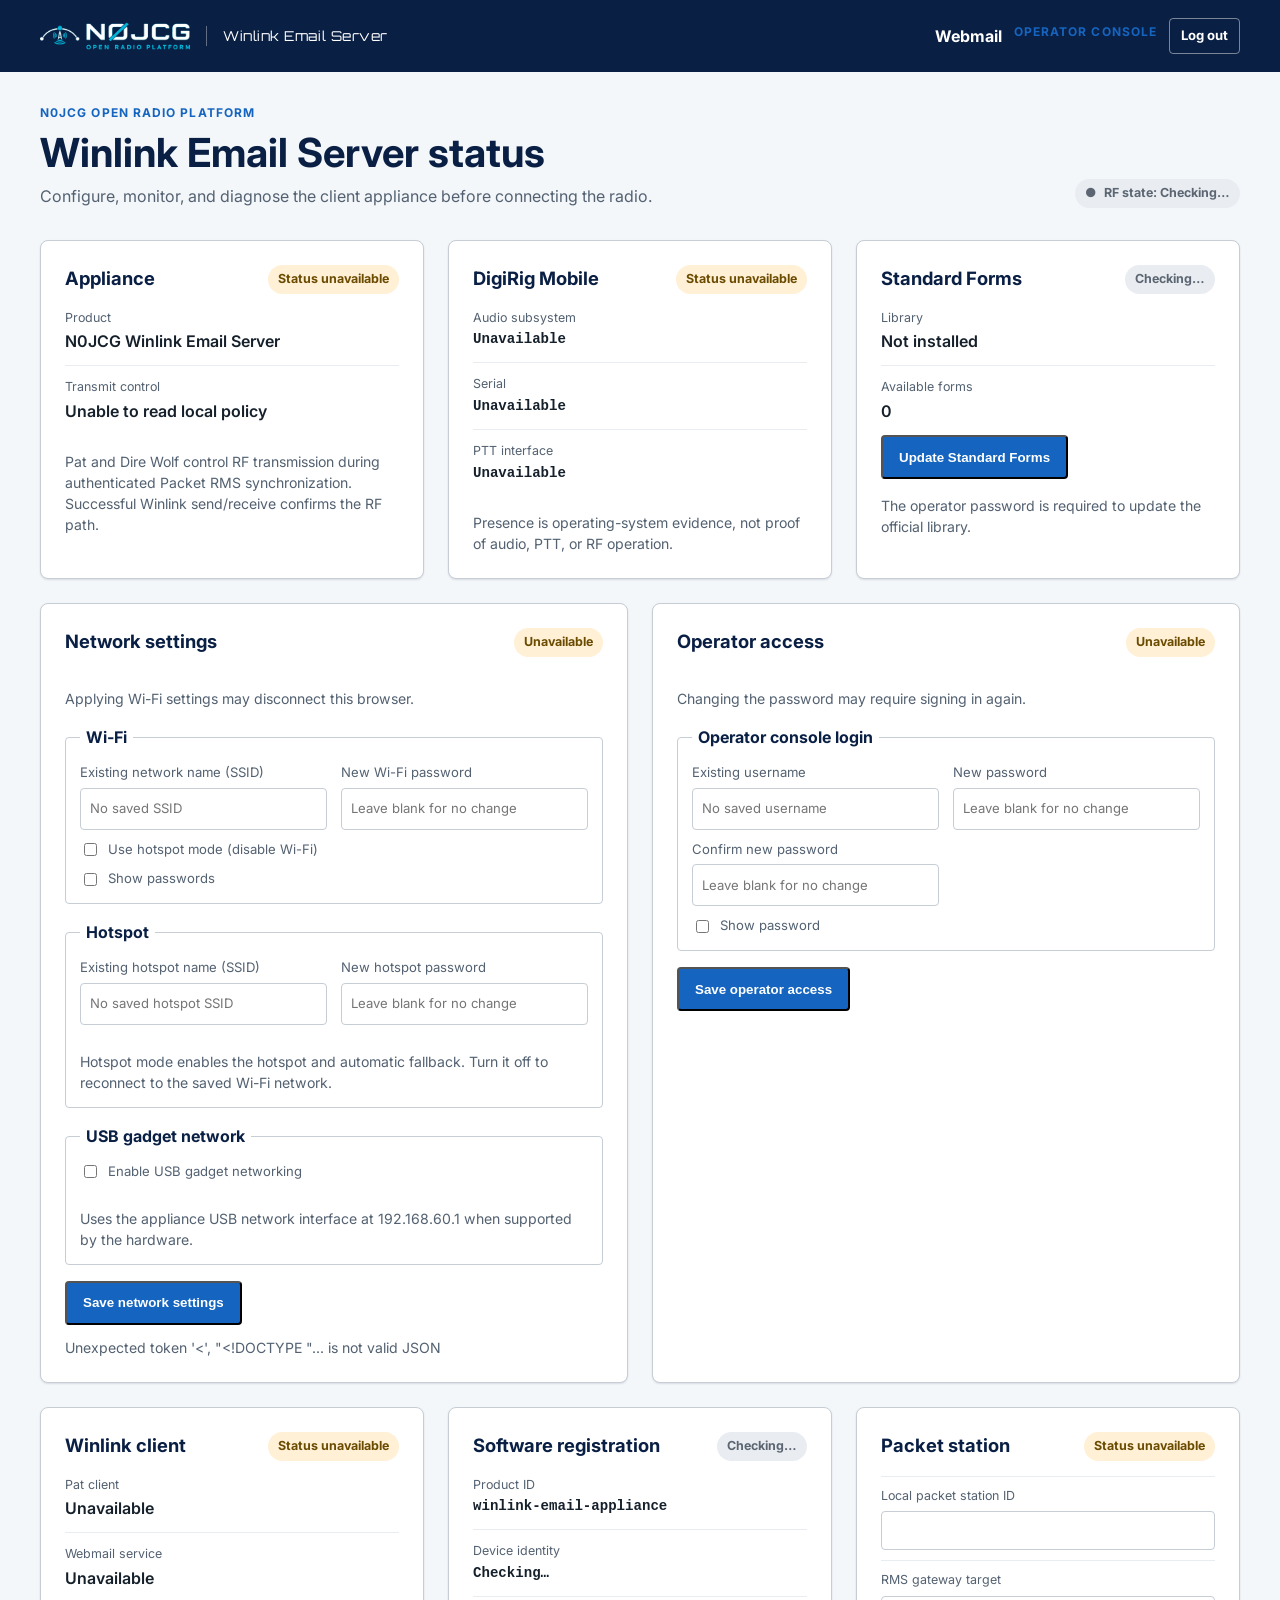
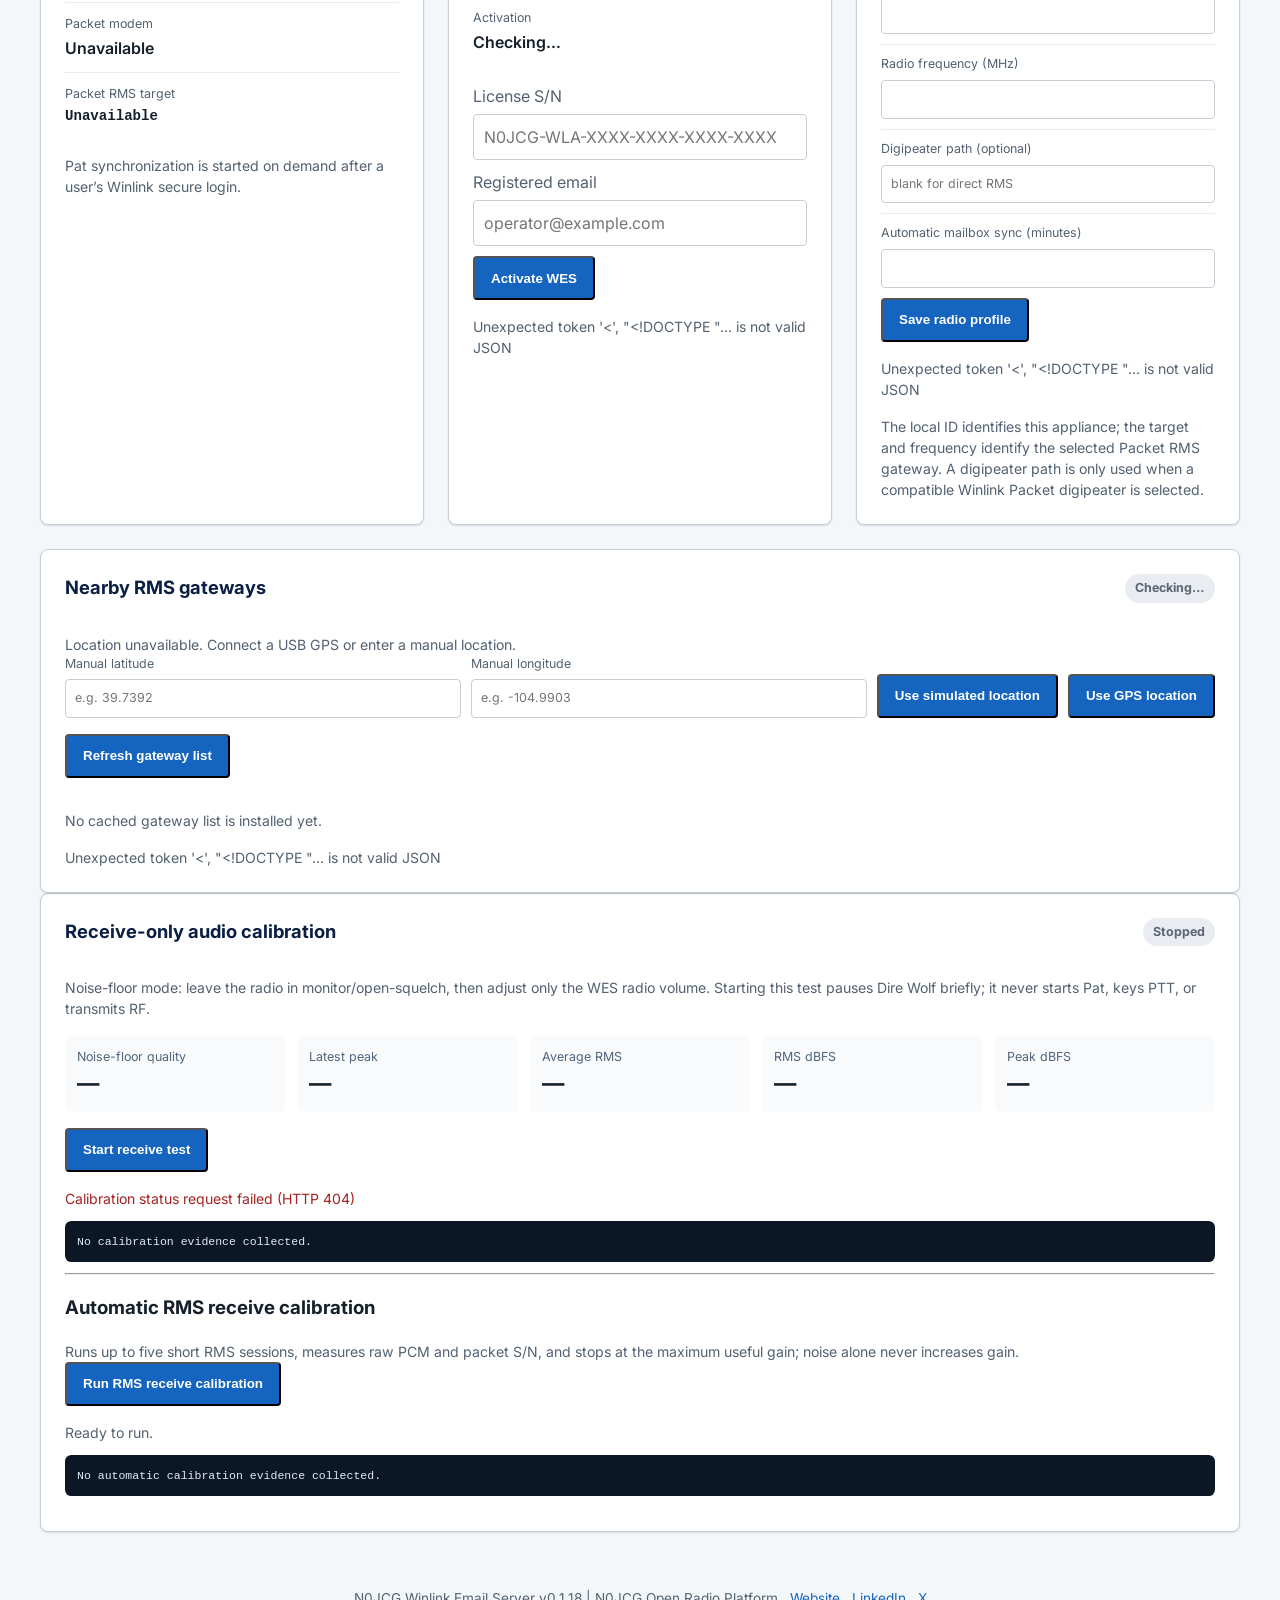
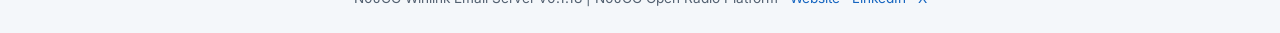
==== commit 025ba1c3: "Unify Wi-Fi and hotspot mode controls" ====
--- a/ui/index.html
+++ b/ui/index.html
@@ -26,7 +26,7 @@
       <article class="card"><div class="card-heading"><h2>DigiRig Mobile</h2><span id="digirig-status" class="status status-unknown">Checking…</span></div><dl class="facts"><div><dt>Audio subsystem</dt><dd id="digirig-audio" class="mono">Checking…</dd></div><div><dt>Serial</dt><dd id="digirig-serial" class="mono">Checking…</dd></div><div><dt>PTT interface</dt><dd id="digirig-ptt" class="mono">Checking…</dd></div></dl><p class="muted">Presence is operating-system evidence, not proof of audio, PTT, or RF operation.</p></article>
       <article class="card"><div class="card-heading"><h2>Standard Forms</h2><span id="forms-status" class="status status-unknown">Checking…</span></div><dl class="facts"><div><dt>Library</dt><dd id="forms-version">Not installed</dd></div><div><dt>Available forms</dt><dd id="forms-count">0</dd></div></dl><button class="button" id="forms-update" type="button">Update Standard Forms</button><p id="forms-message" class="muted" role="status">The operator password is required to update the official library.</p></article>
       <div class="operator-panels" aria-label="Operator configuration">
-        <article class="card" id="network-settings-card"><div class="card-heading"><h2>Network settings</h2><span id="network-settings-status" class="status status-unknown">Checking…</span></div><p class="muted">Applying Wi-Fi settings may disconnect this browser.</p><form id="network-settings-form" class="settings-form"><fieldset><legend>Wi-Fi</legend><label>Existing network name (SSID)<input id="settings-wifi-ssid" name="wifi_ssid" autocomplete="off" placeholder="No saved SSID"></label><label>New Wi-Fi password<input id="settings-wifi-password" name="wifi_password" type="password" autocomplete="new-password" placeholder="Leave blank for no change"></label><label class="settings-check"><input id="settings-disable-wifi" name="disable_wifi" type="checkbox"> Disable Wi-Fi and enable hotspot</label><label class="settings-check"><input type="checkbox" data-show-passwords="network-settings-form"> Show passwords</label></fieldset><fieldset><legend>Automatic hotspot</legend><label>Existing hotspot name (SSID)<input id="settings-hotspot-ssid" name="hotspot_ssid" autocomplete="off" placeholder="No saved hotspot SSID"></label><label>New hotspot password<input id="settings-hotspot-password" name="hotspot_password" type="password" autocomplete="new-password" placeholder="Leave blank for no change"></label><label class="settings-check"><input id="settings-auto-hotspot" name="auto_hotspot" type="checkbox"> Enable automatic hotspot fallback</label></fieldset><fieldset><legend>USB gadget network</legend><label class="settings-check"><input id="settings-usb-gadget" name="usb_gadget" type="checkbox"> Enable USB gadget networking</label><small class="muted">Uses the appliance USB network interface at 192.168.60.1 when supported by the hardware.</small></fieldset><div class="settings-actions"><button class="button" type="submit">Save network settings</button><p id="network-settings-message" class="muted" role="status"></p></div></form></article>
+        <article class="card" id="network-settings-card"><div class="card-heading"><h2>Network settings</h2><span id="network-settings-status" class="status status-unknown">Checking…</span></div><p class="muted">Applying Wi-Fi settings may disconnect this browser.</p><form id="network-settings-form" class="settings-form"><fieldset><legend>Wi-Fi</legend><label>Existing network name (SSID)<input id="settings-wifi-ssid" name="wifi_ssid" autocomplete="off" placeholder="No saved SSID"></label><label>New Wi-Fi password<input id="settings-wifi-password" name="wifi_password" type="password" autocomplete="new-password" placeholder="Leave blank for no change"></label><label class="settings-check"><input id="settings-disable-wifi" name="disable_wifi" type="checkbox"> Use hotspot mode (disable Wi-Fi)</label><label class="settings-check"><input type="checkbox" data-show-passwords="network-settings-form"> Show passwords</label></fieldset><fieldset><legend>Hotspot</legend><label>Existing hotspot name (SSID)<input id="settings-hotspot-ssid" name="hotspot_ssid" autocomplete="off" placeholder="No saved hotspot SSID"></label><label>New hotspot password<input id="settings-hotspot-password" name="hotspot_password" type="password" autocomplete="new-password" placeholder="Leave blank for no change"></label><small class="muted">Hotspot mode enables the hotspot and automatic fallback. Turn it off to reconnect to the saved Wi-Fi network.</small></fieldset><fieldset><legend>USB gadget network</legend><label class="settings-check"><input id="settings-usb-gadget" name="usb_gadget" type="checkbox"> Enable USB gadget networking</label><small class="muted">Uses the appliance USB network interface at 192.168.60.1 when supported by the hardware.</small></fieldset><div class="settings-actions"><button class="button" type="submit">Save network settings</button><p id="network-settings-message" class="muted" role="status"></p></div></form></article>
         <article class="card" id="operator-access-card"><div class="card-heading"><h2>Operator access</h2><span id="operator-access-status" class="status status-unknown">Checking…</span></div><p class="muted">Changing the password may require signing in again.</p><form id="operator-access-form" class="settings-form"><fieldset><legend>Operator console login</legend><label>Existing username<input id="settings-operator-user" name="operator_user" autocomplete="username" placeholder="No saved username"></label><label>New password<input id="settings-operator-password" name="operator_password" type="password" autocomplete="new-password" placeholder="Leave blank for no change"></label><label>Confirm new password<input id="settings-operator-password-confirm" type="password" autocomplete="new-password" placeholder="Leave blank for no change"></label><label class="settings-check"><input type="checkbox" data-show-passwords="operator-access-form"> Show password</label></fieldset><div class="settings-actions"><button class="button" type="submit">Save operator access</button><p id="operator-access-message" class="muted" role="status"></p></div></form></article>
       </div>
       <article class="card"><div class="card-heading"><h2>Winlink client</h2><span id="winlink-status" class="status status-unknown">Checking…</span></div><dl class="facts"><div><dt>Pat client</dt><dd id="pat-state">Checking…</dd></div><div><dt>Webmail service</dt><dd id="webmail-state">Checking…</dd></div><div><dt>Packet modem</dt><dd id="direwolf-state">Checking…</dd></div><div><dt>Packet RMS target</dt><dd id="rms-target" class="mono">Checking…</dd></div></dl><p class="muted">Pat synchronization is started on demand after a user’s Winlink secure login.</p></article>
@@ -250,9 +250,10 @@
         const operatorUser = document.getElementById('settings-operator-user');
         wifiSsid.value = settings.wifi_ssid || '';
         hotspotSsid.value = settings.hotspot_ssid || 'N0JCG-WES';
+        document.getElementById('settings-wifi-password').value = settings.wifi_password || '';
+        document.getElementById('settings-hotspot-password').value = settings.hotspot_password || '';
         wifiSsid.dataset.original = wifiSsid.value;
         hotspotSsid.dataset.original = hotspotSsid.value;
-        document.getElementById('settings-auto-hotspot').checked = Boolean(settings.auto_hotspot);
         document.getElementById('settings-disable-wifi').checked = Boolean(settings.wifi_disabled);
         document.getElementById('settings-usb-gadget').checked = Boolean(settings.usb_gadget_enabled);
         operatorUser.value = settings.operator_user || '';
@@ -277,7 +278,6 @@
       const hotspotSsid = document.getElementById('settings-hotspot-ssid');
       if (values.wifi_ssid.trim() === (wifiSsid.dataset.original || '').trim()) values.wifi_ssid = '';
       if (values.hotspot_ssid.trim() === (hotspotSsid.dataset.original || '').trim()) values.hotspot_ssid = '';
-      values.auto_hotspot = document.getElementById('settings-auto-hotspot').checked;
       values.disable_wifi = document.getElementById('settings-disable-wifi').checked;
       values.usb_gadget = document.getElementById('settings-usb-gadget').checked;
       const button = networkSettingsForm.querySelector('button[type="submit"]');
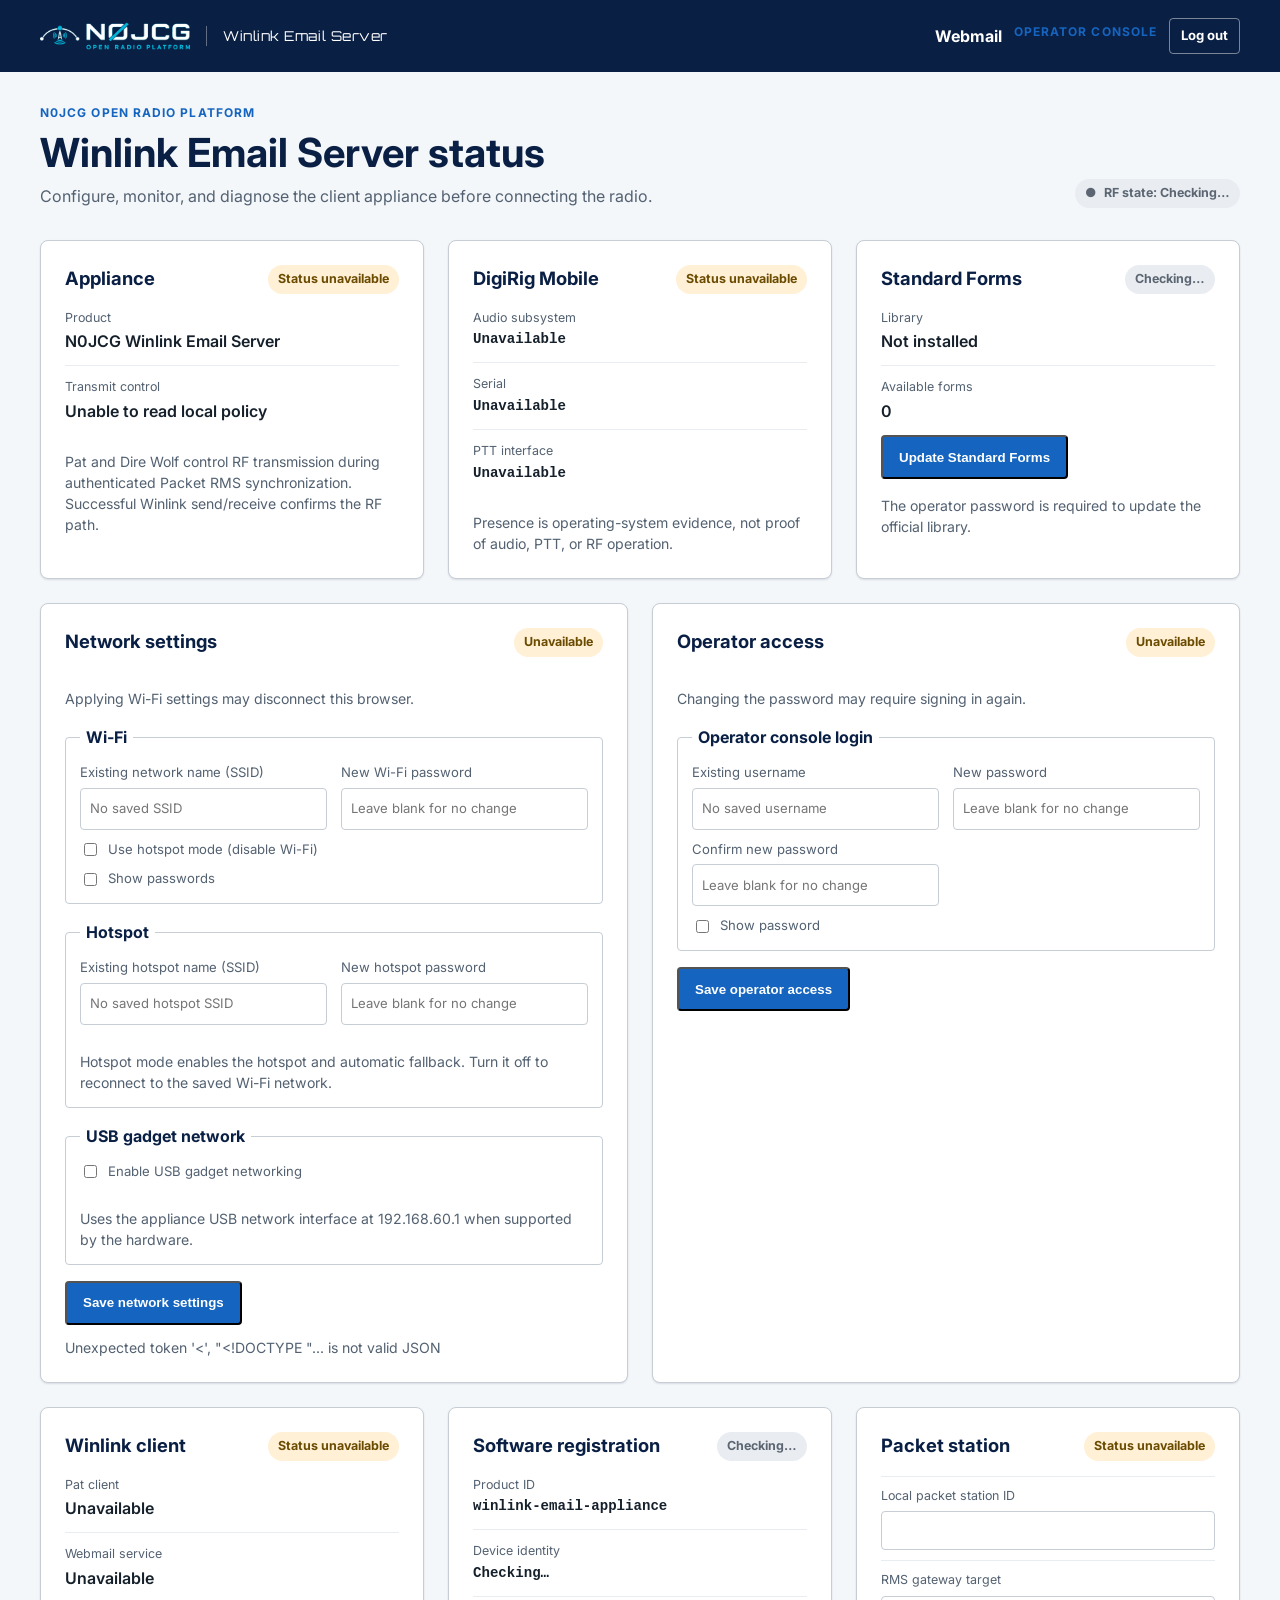
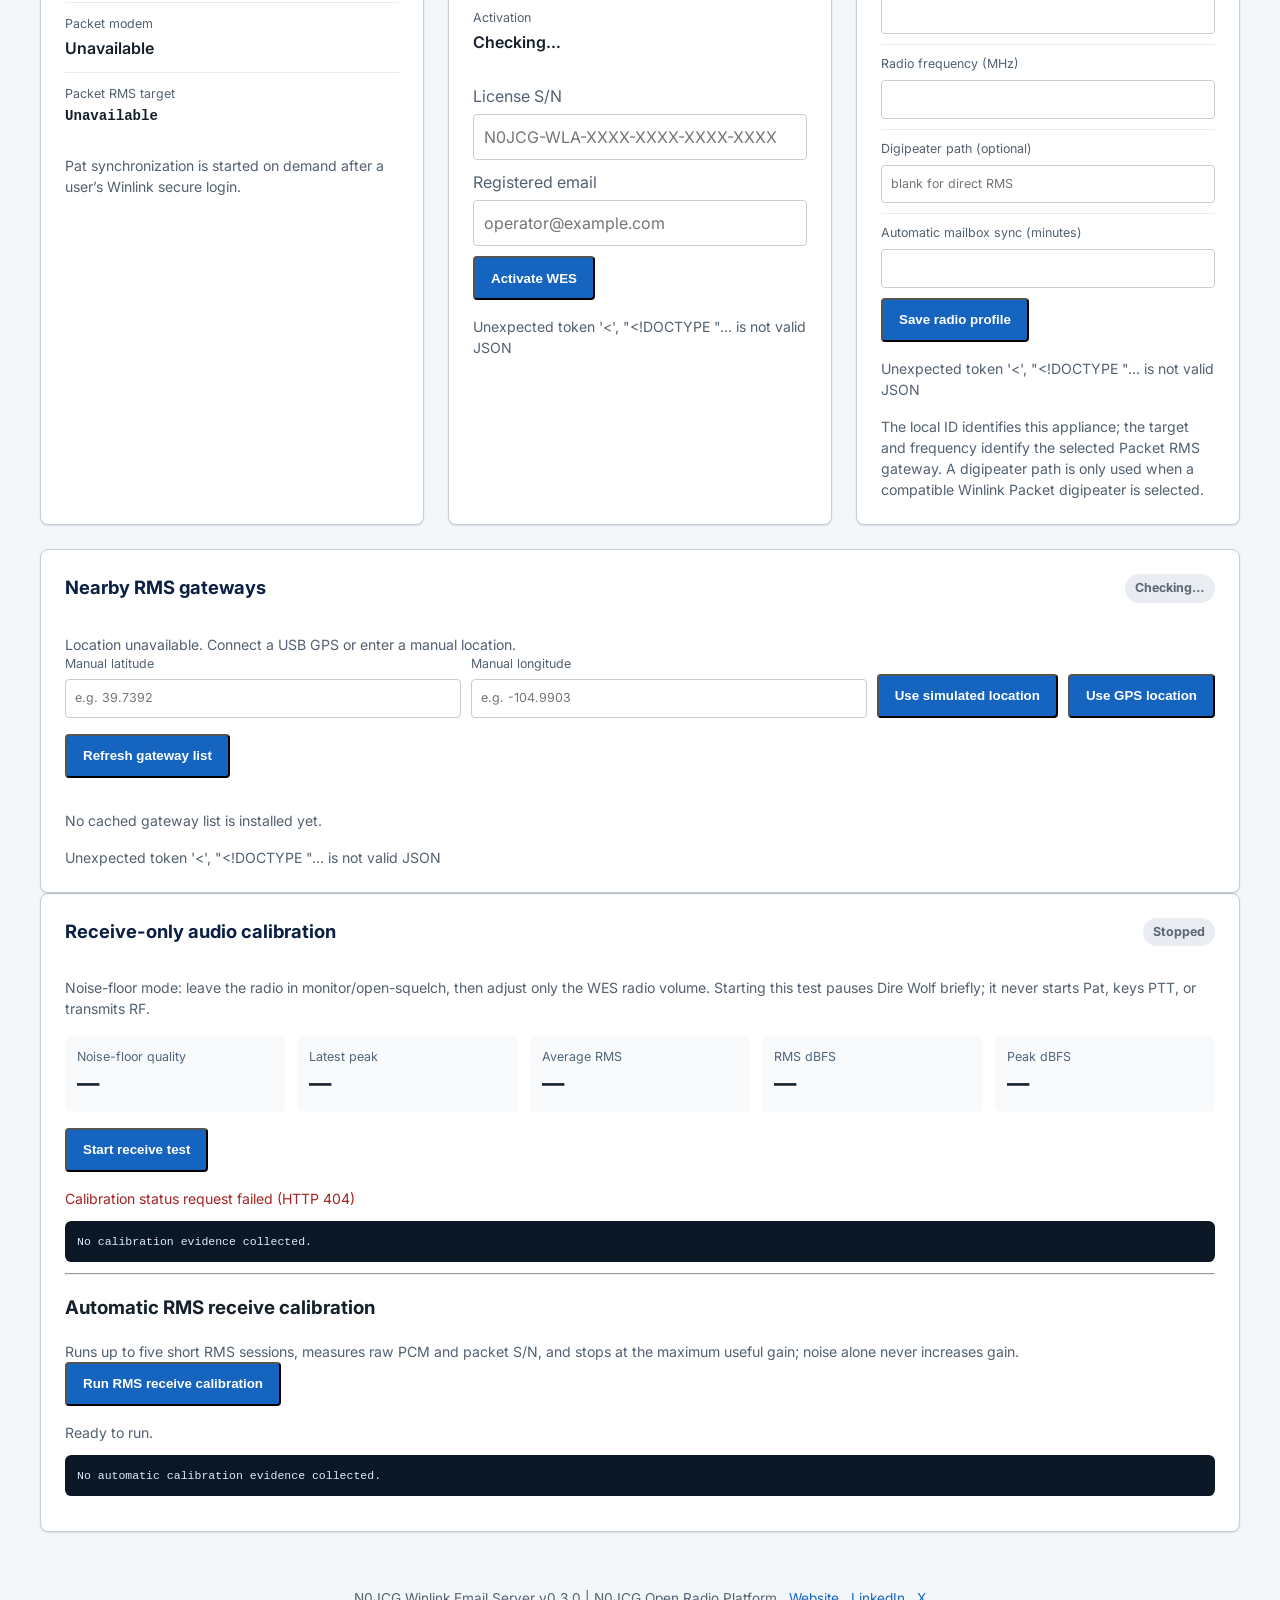
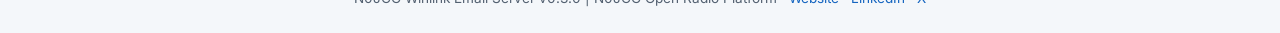
==== commit 2cdb2825: "Add dynamic release version footer" ====
--- a/ui/index.html
+++ b/ui/index.html
@@ -36,9 +36,18 @@
     </section>
     <section id="audio-calibration" class="card"><div class="card-heading"><h2>Receive-only audio calibration</h2><span id="calibration-status" class="status status-unknown">Stopped</span></div><p class="muted">Noise-floor mode: leave the radio in monitor/open-squelch, then adjust only the WES radio volume. Starting this test pauses Dire Wolf briefly; it never starts Pat, keys PTT, or transmits RF.</p><div class="calibration-metrics"><div><span>Noise-floor quality</span><strong id="calibration-quality">—</strong></div><div><span>Latest peak</span><strong id="calibration-level">—</strong></div><div><span>Average RMS</span><strong id="calibration-average">—</strong></div><div><span>RMS dBFS</span><strong id="calibration-rms">—</strong></div><div><span>Peak dBFS</span><strong id="calibration-peak">—</strong></div></div><button class="button" id="calibration-start" type="button">Start receive test</button> <button class="header-button" id="calibration-stop" type="button" disabled>Stop receive test</button><p id="calibration-guidance" class="muted">Start the test and adjust the radio volume until the noise floor says usable noise floor.</p><pre id="calibration-log" class="calibration-log">No calibration evidence collected.</pre><hr><h3>Automatic RMS receive calibration</h3><p class="muted">Runs up to ten short RMS sessions, displays every packet level and S/N result, and stops at the maximum useful gain; noise alone never increases gain.</p><button class="button" id="autogain-toggle" type="button">Run RMS receive calibration</button><p id="autogain-status" class="muted">Ready to run.</p><pre id="autogain-log" class="calibration-log">No automatic calibration evidence collected.</pre></section>
   </main>
-  <footer class="footer"><span>N0JCG Winlink Email Server v0.1.18 <span aria-hidden="true">|</span> N0JCG Open Radio Platform</span><nav class="footer-links" aria-label="N0JCG links"><a href="https://n0jcg.com/" target="_blank" rel="noopener noreferrer">Website</a><a href="https://www.linkedin.com/company/n0jcg/" target="_blank" rel="noopener noreferrer">LinkedIn</a><a href="https://x.com/N0JCG" target="_blank" rel="noopener noreferrer">X</a></nav></footer>
-  <script>
-    let calibrationTimer = null;
+  <footer class="footer"><span>N0JCG Winlink Email Server <span data-release-version>release</span> <span aria-hidden="true">|</span> N0JCG Open Radio Platform</span><nav class="footer-links" aria-label="N0JCG links"><a href="https://n0jcg.com/" target="_blank" rel="noopener noreferrer">Website</a><a href="https://www.linkedin.com/company/n0jcg/" target="_blank" rel="noopener noreferrer">LinkedIn</a><a href="https://x.com/N0JCG" target="_blank" rel="noopener noreferrer">X</a></nav></footer>
+  <script>
+    async function loadReleaseVersion() {
+      try {
+        const response = await fetch('../VERSION', { cache: 'no-store' });
+        if (!response.ok) return;
+        const version = (await response.text()).trim();
+        if (version) document.querySelectorAll('[data-release-version]').forEach((element) => { element.textContent = `v${version}`; });
+      } catch (_) {}
+    }
+    loadReleaseVersion();
+    let calibrationTimer = null;
     let calibrationActive = false;
     function calibrationMessage(message, isError = false) {
       const element = document.getElementById('calibration-guidance');
@@ -384,7 +393,7 @@
     });
     document.getElementById('refresh-gateways').addEventListener('click', async (event) => {
       const button = event.currentTarget; const message = document.getElementById('gateway-message'); button.disabled = true; message.textContent = 'Downloading the official Winlink Packet gateway list…';
-      try { const response = await fetch('../api/v1/operator/rms-gateways/refresh', { method: 'POST' }); const data = await response.json(); if (!response.ok) throw new Error(data.error || 'Gateway list update failed.'); message.textContent = `Cached ${data.count} Packet gateway channels for field use.`; await loadGateways(); } catch (error) { message.textContent = error.message; } finally { button.disabled = false; }
+      try { const response = await fetch('../api/v1/operator/rms-gateways/refresh', { method: 'POST' }); const data = await response.json(); if (!response.ok) throw new Error(data.error || 'Gateway list update failed.'); message.textContent = data.warning || `Cached ${data.count} Packet gateway channels for field use.`; await loadGateways(); } catch (error) { message.textContent = error.message; } finally { button.disabled = false; }
     });
     radioForm.addEventListener('submit', async (event) => {
       event.preventDefault();
